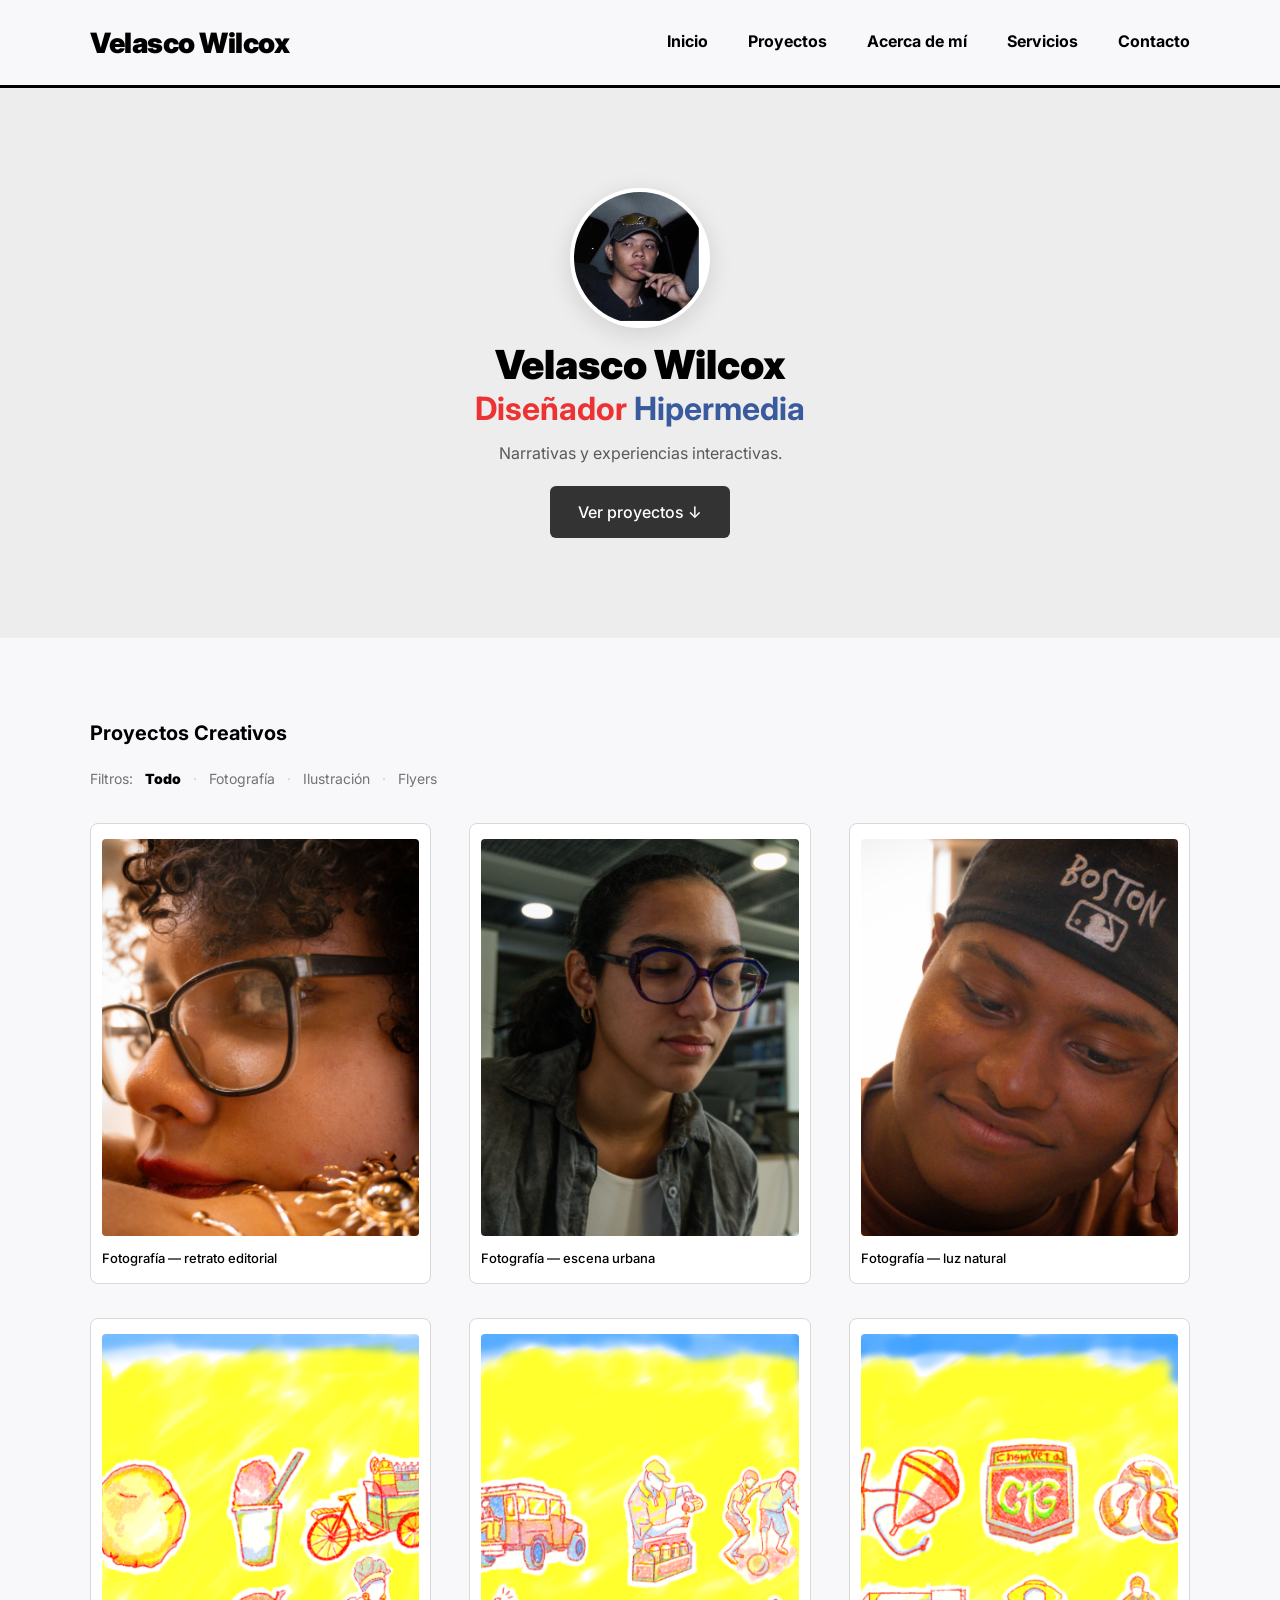
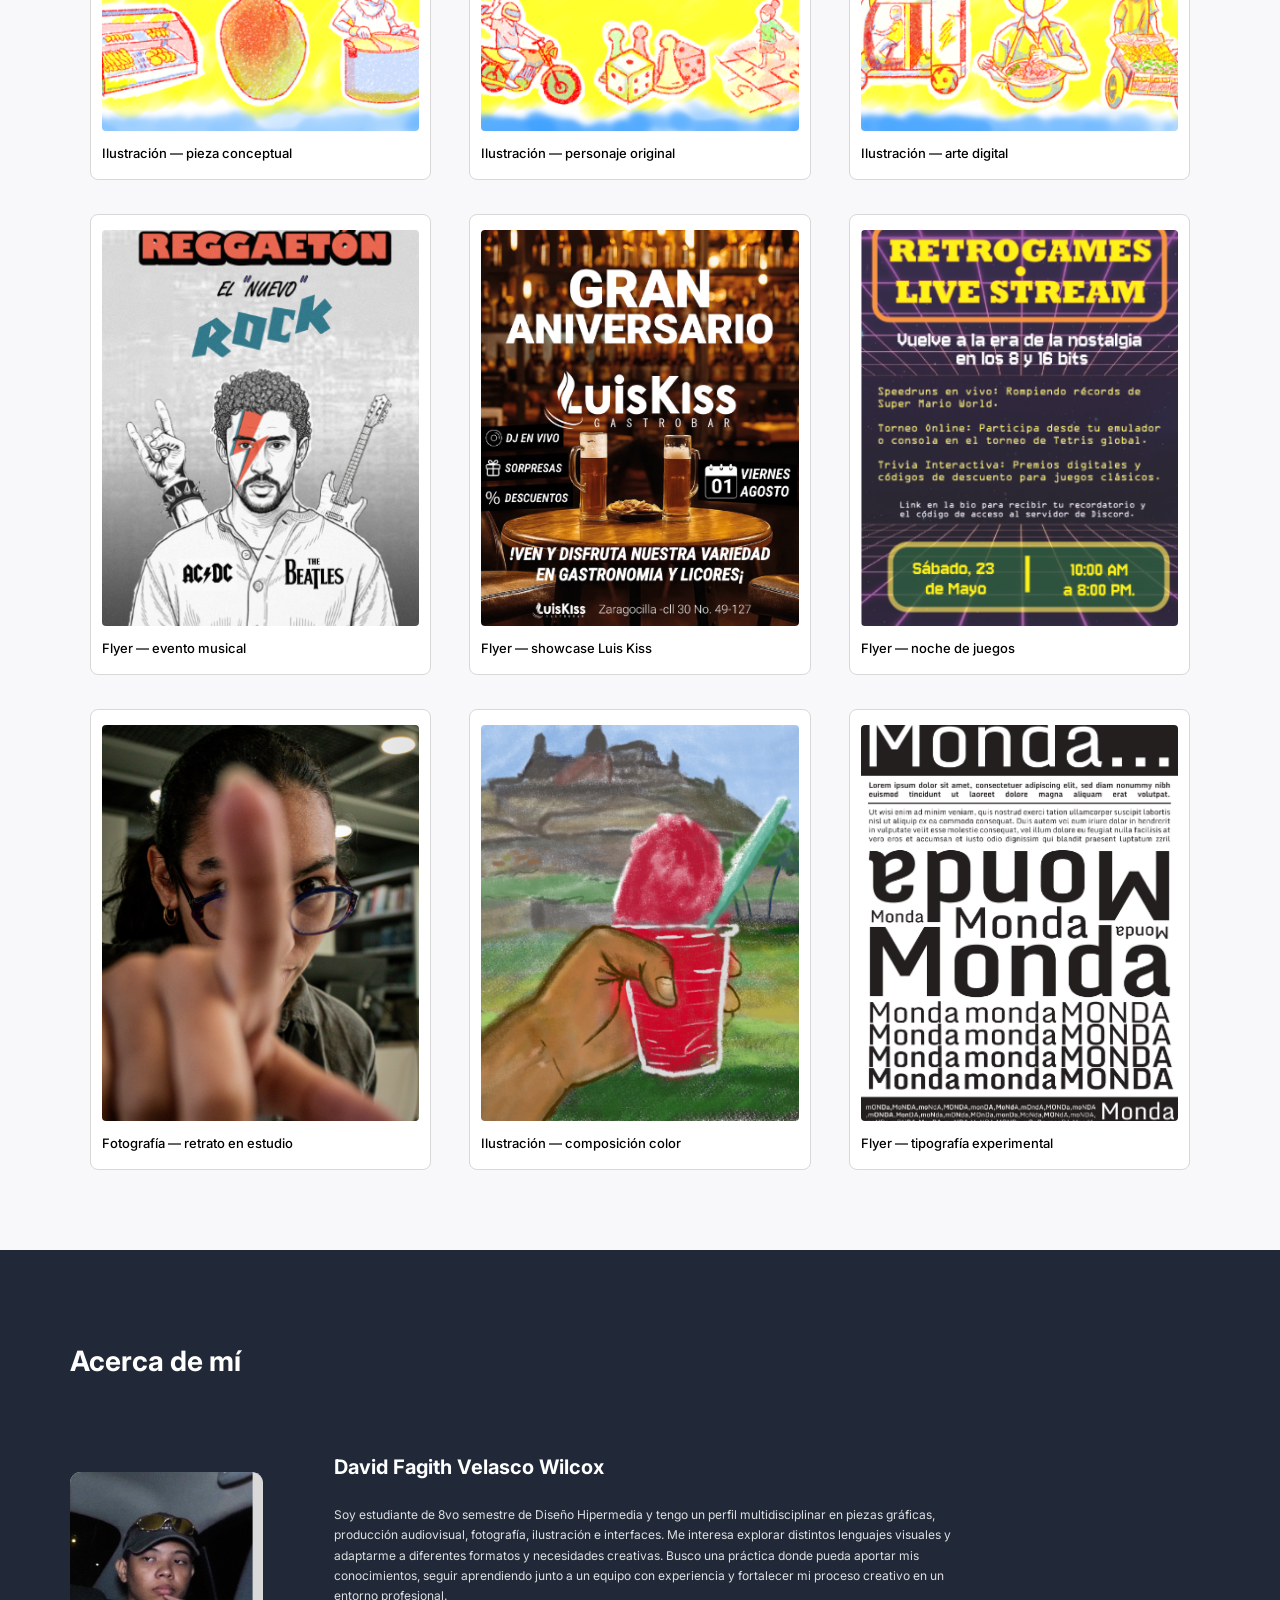
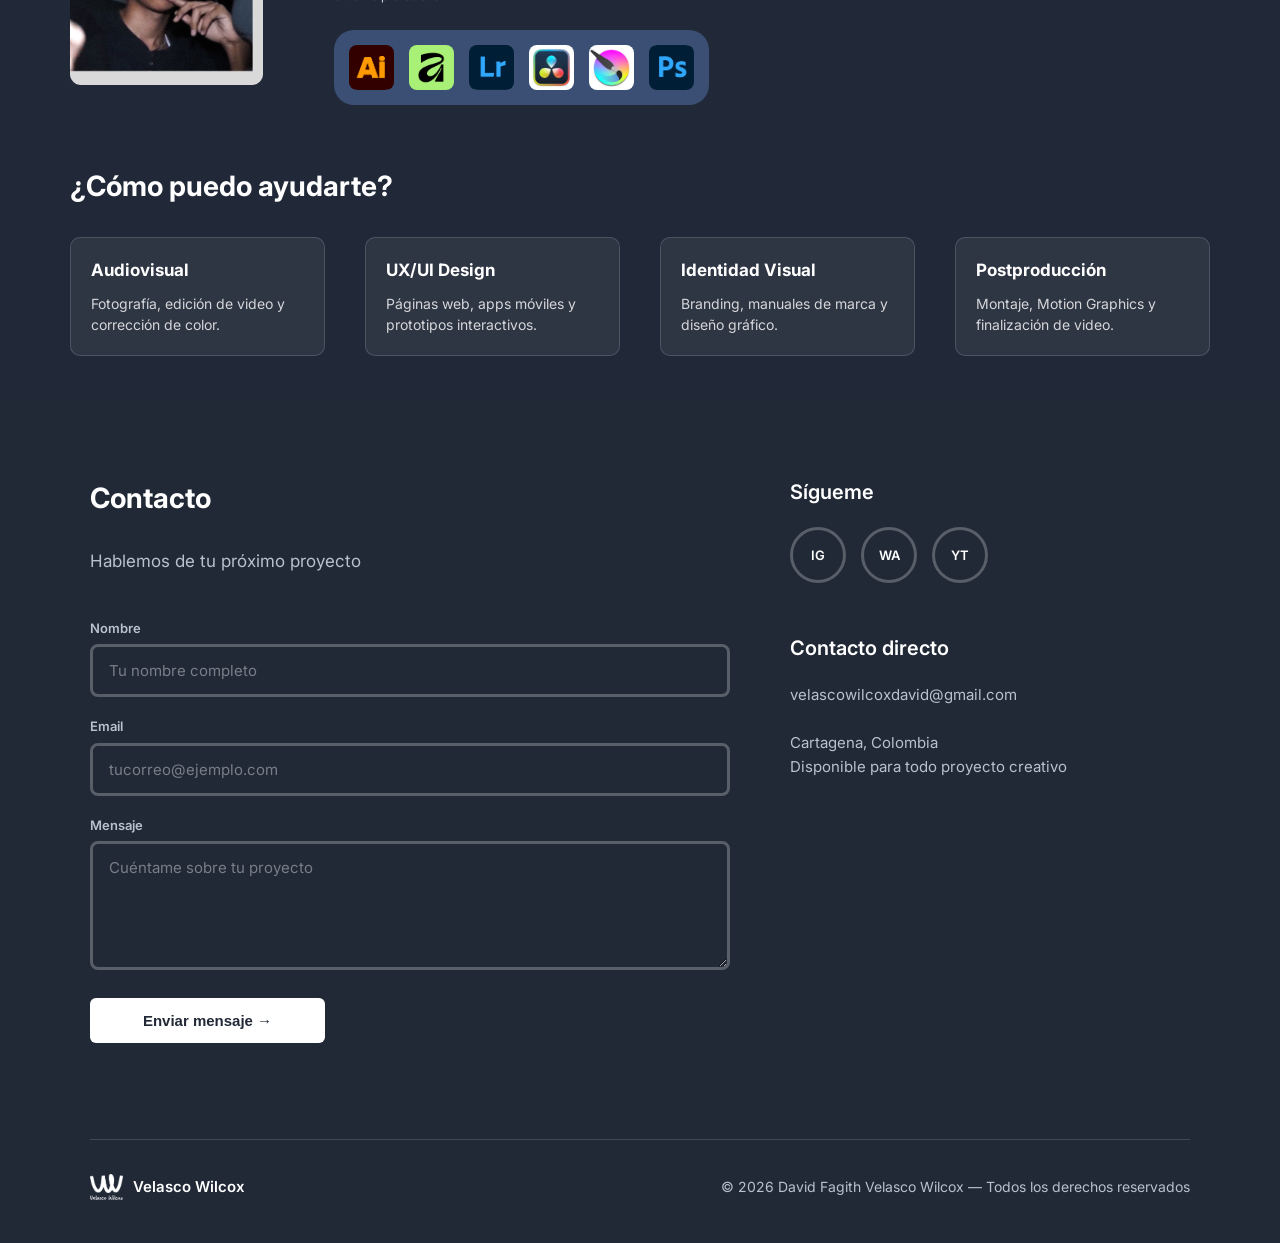
==== index.html @ 25752615 "Add files via upload" ====
<!DOCTYPE html>
<html lang="es">
<head>
  <meta charset="UTF-8">
  <meta name="viewport" content="width=device-width, initial-scale=1.0">
  <meta name="description" content="Portafolio de David Velasco Wilcox, diseñador hipermedia especializado en fotografía, ilustración, diseño gráfico, producción audiovisual y diseño de interfaces.">
  <title>Velasco Wilcox — Portafolio</title>
  <link rel="icon" type="image/png" href="img/logo.png">
  <link rel="preconnect" href="https://fonts.googleapis.com">
  <link href="https://fonts.googleapis.com/css2?family=Inter:wght@400;500;600;700;900&display=swap" rel="stylesheet">
  <link rel="stylesheet" href="style.css">

  <!-- Google tag (gtag.js) -->
  <script async src="https://www.googletagmanager.com/gtag/js?id=G-W8XEVS3ZLW"></script>
  <script>
    window.dataLayer = window.dataLayer || [];
    function gtag(){dataLayer.push(arguments);}
    gtag('js', new Date());
    gtag('config', 'G-W8XEVS3ZLW');
  </script>
</head>
<body>

  <!-- 01 - Header / Nav -->
  <header class="nav" id="top">
    <div class="nav-inner">
      <a href="#top" class="nav-logo">Velasco Wilcox</a>
      <nav class="nav-links" aria-label="Navegación principal">
        <a href="#top" class="nav-link">Inicio</a>
        <a href="#proyectos" class="nav-link">Proyectos</a>
        <a href="#acerca-de-mi" class="nav-link">Acerca de mí</a>
        <a href="#servicios" class="nav-link">Servicios</a>
        <a href="#contacto" class="nav-link">Contacto</a>
      </nav>
      <button class="nav-toggle" aria-label="Abrir menú" aria-expanded="false">
        <span></span><span></span><span></span>
      </button>
    </div>
  </header>

  <!-- 02 - Hero -->
  <section class="hero">
    <div class="hero-photo">
      <img src="img/foto-perfil.png" alt="Retrato de David Velasco Wilcox">
    </div>
    <h1 class="hero-title">
      Velasco Wilcox
      <span class="hero-subtitle">
        <span class="hero-red">Diseñador</span> <span class="hero-blue">Hipermedia</span>
      </span>
    </h1>
    <p class="hero-tagline">Narrativas y experiencias interactivas.</p>
    <a href="#proyectos" class="btn-primary">Ver proyectos ↓</a>
  </section>

  <!-- 03 - Proyectos Creativos -->
  <section class="proyectos" id="proyectos">
    <div class="proyectos-inner">
      <h2 class="section-title">Proyectos Creativos</h2>
      <div class="filtros" role="tablist" aria-label="Filtrar proyectos por categoría">
        <span class="filtros-label">Filtros:</span>
        <button class="filtro is-active" data-filter="todo" role="tab" aria-selected="true">Todo</button>
        <span class="filtros-sep">·</span>
        <button class="filtro" data-filter="fotografia" role="tab" aria-selected="false">Fotografía</button>
        <span class="filtros-sep">·</span>
        <button class="filtro" data-filter="ilustracion" role="tab" aria-selected="false">Ilustración</button>
        <span class="filtros-sep">·</span>
        <button class="filtro" data-filter="flyers" role="tab" aria-selected="false">Flyers</button>
      </div>

      <div class="grid" id="grid-proyectos">

        <a class="card" data-category="fotografia" data-caption="Fotografía — retrato editorial" href="#" tabindex="0">
          <div class="card-img"><img src="img/foto-01.png" alt="Fotografía — retrato editorial" loading="lazy"></div>
          <p class="card-caption">Fotografía — retrato editorial</p>
        </a>
        <a class="card" data-category="fotografia" data-caption="Fotografía — escena urbana" href="#" tabindex="0">
          <div class="card-img"><img src="img/foto-02.png" alt="Fotografía — escena urbana" loading="lazy"></div>
          <p class="card-caption">Fotografía — escena urbana</p>
        </a>
        <a class="card" data-category="fotografia" data-caption="Fotografía — luz natural" href="#" tabindex="0">
          <div class="card-img"><img src="img/foto-03.png" alt="Fotografía — luz natural" loading="lazy"></div>
          <p class="card-caption">Fotografía — luz natural</p>
        </a>
        <a class="card" data-category="ilustracion" data-caption="Ilustración — pieza conceptual" href="#" tabindex="0">
          <div class="card-img"><img src="img/ilus-01.png" alt="Ilustración — pieza conceptual" loading="lazy"></div>
          <p class="card-caption">Ilustración — pieza conceptual</p>
        </a>
        <a class="card" data-category="ilustracion" data-caption="Ilustración — personaje original" href="#" tabindex="0">
          <div class="card-img"><img src="img/ilus-02.png" alt="Ilustración — personaje original" loading="lazy"></div>
          <p class="card-caption">Ilustración — personaje original</p>
        </a>
        <a class="card" data-category="ilustracion" data-caption="Ilustración — arte digital" href="#" tabindex="0">
          <div class="card-img"><img src="img/ilus-03.png" alt="Ilustración — arte digital" loading="lazy"></div>
          <p class="card-caption">Ilustración — arte digital</p>
        </a>
        <a class="card" data-category="flyers" data-caption="Flyer — evento musical" href="#" tabindex="0">
          <div class="card-img"><img src="img/flyer-01.png" alt="Flyer — evento musical" loading="lazy"></div>
          <p class="card-caption">Flyer — evento musical</p>
        </a>
        <a class="card" data-category="flyers" data-caption="Flyer — showcase Luis Kiss" href="#" tabindex="0">
          <div class="card-img"><img src="img/flyer-luiskiss.png" alt="Flyer — showcase Luis Kiss" loading="lazy"></div>
          <p class="card-caption">Flyer — showcase Luis Kiss</p>
        </a>
        <a class="card" data-category="flyers" data-caption="Flyer — noche de juegos" href="#" tabindex="0">
          <div class="card-img"><img src="img/flyer-game.png" alt="Flyer — noche de juegos" loading="lazy"></div>
          <p class="card-caption">Flyer — noche de juegos</p>
        </a>
        <a class="card" data-category="fotografia" data-caption="Fotografía — retrato en estudio" href="#" tabindex="0">
          <div class="card-img"><img src="img/foto-04.png" alt="Fotografía — retrato en estudio" loading="lazy"></div>
          <p class="card-caption">Fotografía — retrato en estudio</p>
        </a>
        <a class="card" data-category="ilustracion" data-caption="Ilustración — composición color" href="#" tabindex="0">
          <div class="card-img"><img src="img/ilus-04.png" alt="Ilustración — composición color" loading="lazy"></div>
          <p class="card-caption">Ilustración — composición color</p>
        </a>
        <a class="card" data-category="flyers" data-caption="Flyer — tipografía experimental" href="#" tabindex="0">
          <div class="card-img"><img src="img/flyer-font.png" alt="Flyer — tipografía experimental" loading="lazy"></div>
          <p class="card-caption">Flyer — tipografía experimental</p>
        </a>
      </div>
    </div>
  </section>

  <!-- 04 - Acerca de mí + Servicios (mismo fondo) -->
  <section class="acerca" id="acerca-de-mi">
    <div class="acerca-inner">
      <h2 class="section-title light">Acerca de mí</h2>
      <div class="acerca-content">
        <div class="acerca-photo">
          <img src="img/foto-perfil.png" alt="David Velasco Wilcox">
        </div>
        <div class="acerca-text">
          <p class="acerca-nombre">David Fagith Velasco Wilcox</p>
          <p class="acerca-bio">
            Soy estudiante de 8vo semestre de Diseño Hipermedia y tengo un perfil multidisciplinar en piezas
            gráficas, producción audiovisual, fotografía, ilustración e interfaces. Me interesa explorar
            distintos lenguajes visuales y adaptarme a diferentes formatos y necesidades creativas. Busco una
            práctica donde pueda aportar mis conocimientos, seguir aprendiendo junto a un equipo con experiencia
            y fortalecer mi proceso creativo en un entorno profesional.
          </p>
          <div class="software-row">
            <img src="img/icono-ai.png" alt="Adobe Illustrator" title="Adobe Illustrator">
            <img src="img/icono-affinity.png" alt="Affinity" title="Affinity">
            <img src="img/icono-lr.png" alt="Adobe Lightroom" title="Adobe Lightroom">
            <img src="img/icono-davinci.jpg" alt="DaVinci Resolve" title="DaVinci Resolve">
            <img src="img/icono-krita.jpg" alt="Krita" title="Krita">
            <img src="img/icono-photoshop.png" alt="Adobe Photoshop" title="Adobe Photoshop">
          </div>
        </div>
      </div>

      <h2 class="section-title light" id="servicios">¿Cómo puedo ayudarte?</h2>
      <div class="servicios-grid">
        <div class="servicio-card">
          <h3>Audiovisual</h3>
          <p>Fotografía, edición de video y corrección de color.</p>
        </div>
        <div class="servicio-card">
          <h3>UX/UI Design</h3>
          <p>Páginas web, apps móviles y prototipos interactivos.</p>
        </div>
        <div class="servicio-card">
          <h3>Identidad Visual</h3>
          <p>Branding, manuales de marca y diseño gráfico.</p>
        </div>
        <div class="servicio-card">
          <h3>Postproducción</h3>
          <p>Montaje, Motion Graphics y finalización de video.</p>
        </div>
      </div>
    </div>
  </section>

  <!-- 05 - Contacto + Footer -->
  <section class="contacto" id="contacto">
    <div class="contacto-inner">
      <div class="contacto-grid">
        <div class="contacto-form-col">
          <h2 class="section-title light">Contacto</h2>
          <p class="contacto-sub">Hablemos de tu próximo proyecto</p>

          <form class="contact-form" action="https://formspree.io/f/mnjwbwwd" method="POST" id="contactForm">
            <label for="nombre">Nombre</label>
            <input type="text" id="nombre" name="nombre" placeholder="Tu nombre completo" required>

            <label for="email">Email</label>
            <input type="email" id="email" name="email" placeholder="tucorreo@ejemplo.com" required>

            <label for="mensaje">Mensaje</label>
            <textarea id="mensaje" name="mensaje" rows="5" placeholder="Cuéntame sobre tu proyecto" required></textarea>

            <button type="submit" class="btn-light">Enviar mensaje →</button>
            <p class="form-status" id="formStatus" role="status" aria-live="polite"></p>
          </form>
        </div>

        <div class="contacto-info-col">
          <h3 class="contacto-heading">Sígueme</h3>
          <div class="social-icons">
            <a href="https://www.instagram.com/david_vw/" target="_blank" rel="noopener" class="icon-circle" aria-label="Instagram">IG</a>
            <a href="https://wa.me/3135183989" target="_blank" rel="noopener" class="icon-circle" aria-label="WhatsApp">WA</a>
            <a href="#" class="icon-circle" aria-label="YouTube">YT</a>
          </div>

          <h3 class="contacto-heading">Contacto directo</h3>
          <p class="contacto-directo">
            velascowilcoxdavid@gmail.com<br><br>
            Cartagena, Colombia<br>
            Disponible para todo proyecto creativo
          </p>
        </div>
      </div>

      <hr class="divider">

      <div class="footer-row">
        <div class="footer-brand">
          <img src="img/logo.png" alt="Logo Velasco Wilcox">
          <span>Velasco Wilcox</span>
        </div>
        <p class="footer-copy">© 2026 David Fagith Velasco Wilcox — Todos los derechos reservados</p>
      </div>
    </div>
  </section>

  <!-- Modal de proyecto -->
  <div class="modal-overlay" id="modalOverlay">
    <div class="modal" role="dialog" aria-modal="true" aria-labelledby="modalCaption">
      <button class="modal-close" id="modalClose" aria-label="Cerrar">×</button>
      <div class="modal-media">
        <img id="modalImg" src="" alt="">
      </div>
      <div class="modal-body">
        <div class="modal-header">
          <div class="modal-avatar">
            <img src="img/foto-perfil.png" alt="Velasco Wilcox">
          </div>
          <div class="modal-user">
            <strong>velasco_wilcox</strong>
            <span>Portafolio</span>
          </div>
        </div>
        <div class="modal-actions">
          <span>♡</span><span>💬</span><span>↗</span>
        </div>
        <p class="modal-caption" id="modalCaption"></p>
      </div>
    </div>
  </div>

  <script src="script.js"></script>
</body>
</html>
---- style.css ----
:root {
  --rojo: #ec3232;
  --azul: #395a9d;
  --negro: #000000;
  --gris-texto: #595959;
  --hero-bg: #ededed;
  --proyectos-bg: #f8f8fa;
  --dark-bg: #212938;
  --dark-bg-2: #212937;
  --blanco: #ffffff;
}

* { margin: 0; padding: 0; box-sizing: border-box; }

body {
  font-family: 'Inter', sans-serif;
  color: var(--negro);
  line-height: 1.5;
  scroll-behavior: smooth;
  -webkit-font-smoothing: antialiased;
}

img { display: block; max-width: 100%; }

a { text-decoration: none; color: inherit; }

/* ---------- 01 Header / Nav ---------- */
.nav {
  background: var(--proyectos-bg);
  border-bottom: 3px solid var(--negro);
  position: sticky;
  top: 0;
  z-index: 1000;
}

.nav-inner {
  max-width: 1400px;
  margin: 0 auto;
  padding: 22px 90px 21px;
  display: flex;
  align-items: center;
  justify-content: space-between;
}

.nav-logo {
  font-weight: 900;
  font-size: 28px;
  color: var(--negro);
  letter-spacing: -0.5px;
  transition: color 0.25s ease;
}

.nav-logo:hover { color: var(--rojo); }

.nav-links {
  display: flex;
  align-items: center;
  gap: 40px;
}

.nav-link {
  position: relative;
  font-weight: 700;
  font-size: 16px;
  color: var(--negro);
  padding-bottom: 4px;
  transition: color 0.25s ease;
}

.nav-link::after {
  content: "";
  position: absolute;
  left: 0;
  bottom: -2px;
  width: 100%;
  height: 2px;
  background: var(--azul);
  transform: scaleX(0);
  transform-origin: right;
  transition: transform 0.3s ease;
}

.nav-link:hover { color: var(--azul); }
.nav-link:hover::after { transform: scaleX(1); transform-origin: left; }

.nav-toggle {
  display: none;
  flex-direction: column;
  gap: 5px;
  background: none;
  border: none;
  cursor: pointer;
  padding: 4px;
}

.nav-toggle span {
  width: 26px;
  height: 3px;
  background: var(--negro);
  border-radius: 2px;
}

/* ---------- 02 Hero ---------- */
.hero {
  background: var(--hero-bg);
  min-height: 498px;
  display: flex;
  flex-direction: column;
  align-items: center;
  justify-content: center;
  gap: 15px;
  padding: 100px 20px;
  text-align: center;
}

.hero-photo {
  width: 140px;
  height: 140px;
  border-radius: 70px;
  overflow: hidden;
  background: var(--blanco);
  border: 4px solid var(--blanco);
  box-shadow: 0 6px 24px rgba(0,0,0,0.12);
}

.hero-photo img { width: 100%; height: 100%; object-fit: cover; }

.hero-title {
  font-weight: 900;
  font-size: 40px;
  color: var(--negro);
  line-height: 1.1;
}

.hero-subtitle {
  display: block;
  font-weight: 700;
  font-size: 32px;
  margin-top: 4px;
}

.hero-red { color: var(--rojo); }
.hero-blue { color: var(--azul); }

.hero-tagline {
  color: var(--gris-texto);
  font-size: 16px;
  font-weight: 400;
}

.btn-primary {
  display: inline-block;
  background: #333333;
  color: var(--blanco);
  font-weight: 500;
  font-size: 16px;
  padding: 14px 28px;
  border-radius: 6px;
  margin-top: 6px;
  transition: background 0.25s ease, transform 0.2s ease;
}

.btn-primary:hover { background: var(--negro); transform: translateY(-2px); }

/* ---------- 03 Proyectos Creativos ---------- */
.proyectos {
  background: var(--proyectos-bg);
  padding: 80px 90px;
}

.proyectos-inner { max-width: 1400px; margin: 0 auto; }

.section-title {
  font-weight: 700;
  font-size: 20px;
  color: var(--negro);
  margin-bottom: 20px;
}

.section-title.light { color: var(--blanco); font-size: 28px; margin-bottom: 30px; }

.filtros {
  font-size: 14px;
  color: #737373;
  margin-bottom: 34px;
  display: flex;
  align-items: center;
  gap: 8px;
  flex-wrap: wrap;
}

.filtro {
  background: none;
  border: none;
  font-family: inherit;
  font-size: 14px;
  color: #737373;
  cursor: pointer;
  padding: 2px 4px;
  transition: color 0.2s ease;
}

.filtro:hover { color: var(--negro); }

.filtro.is-active {
  color: var(--negro);
  font-weight: 900;
}

.filtros-sep { color: #cccccc; }

.grid {
  display: grid;
  grid-template-columns: repeat(3, 1fr);
  gap: 34px 38px;
}

.card {
  background: var(--blanco);
  border: 1px solid #d8d8d8;
  border-radius: 8px;
  padding: 15px 11px;
  display: flex;
  flex-direction: column;
  gap: 13px;
  cursor: pointer;
  transition: transform 0.25s ease, box-shadow 0.25s ease;
}

.card:hover {
  transform: translateY(-4px);
  box-shadow: 0 10px 24px rgba(0,0,0,0.1);
  border-color: #b8b8b8;
}

.card-img {
  aspect-ratio: 4 / 5;
  border-radius: 4px;
  overflow: hidden;
  background: #eeeeee;
}

.card-img img { width: 100%; height: 100%; object-fit: cover; }

.card-caption {
  font-size: 13px;
  font-weight: 500;
  color: var(--negro);
}

.card.is-hidden { display: none; }

/* ---------- 04 Acerca de mí + Servicios ---------- */
.acerca {
  background: var(--dark-bg);
  padding: 90px 70px 26px;
}

.acerca-inner { max-width: 1400px; margin: 0 auto; }

.acerca-content {
  display: flex;
  align-items: center;
  gap: 71px;
  padding: 40px 0 60px;
  flex-wrap: wrap;
}

.acerca-photo {
  width: 193px;
  height: 213px;
  border-radius: 11px;
  overflow: hidden;
  flex-shrink: 0;
  background: #d9d9d9;
}

.acerca-photo img { width: 100%; height: 100%; object-fit: cover; }

.acerca-text {
  flex: 1;
  min-width: 280px;
  display: flex;
  flex-direction: column;
  gap: 23px;
}

.acerca-nombre {
  font-weight: 700;
  font-size: 20px;
  color: var(--blanco);
}

.acerca-bio {
  font-size: 12px;
  line-height: 1.7;
  color: rgba(255,255,255,0.85);
  max-width: 628px;
}

.software-row {
  display: flex;
  align-items: center;
  gap: 15px;
  background: #3a4f73;
  padding: 15px;
  border-radius: 20px;
  flex-wrap: wrap;
  width: fit-content;
}

.software-row img {
  width: 45px;
  height: 45px;
  border-radius: 8px;
  object-fit: cover;
  transition: transform 0.2s ease;
}

.software-row img:hover { transform: scale(1.1); }

.servicios-grid {
  display: grid;
  grid-template-columns: repeat(4, 1fr);
  gap: 40px;
  padding-bottom: 15px;
}

.servicio-card {
  background: rgba(255,255,255,0.06);
  border: 1px solid rgba(255,255,255,0.15);
  border-radius: 10px;
  padding: 20px;
  display: flex;
  flex-direction: column;
  gap: 10px;
  transition: background 0.25s ease, transform 0.25s ease;
}

.servicio-card:hover {
  background: rgba(255,255,255,0.1);
  transform: translateY(-4px);
}

.servicio-card h3 {
  font-weight: 700;
  font-size: 17px;
  color: var(--blanco);
}

.servicio-card p {
  font-weight: 400;
  font-size: 14px;
  color: rgba(255,255,255,0.8);
}

/* ---------- 05 Contacto + Footer ---------- */
.contacto {
  background: var(--dark-bg-2);
  padding: 80px 90px 40px;
}

.contacto-inner { max-width: 1400px; margin: 0 auto; }

.contacto-grid {
  display: grid;
  grid-template-columns: 1.6fr 1fr;
  gap: 60px;
}

.contacto-sub {
  color: #b8c2cc;
  font-size: 17px;
  margin-bottom: 30px;
}

.contact-form {
  display: flex;
  flex-direction: column;
  gap: 6px;
  max-width: 760px;
}

.contact-form label {
  color: #b8c2cc;
  font-weight: 600;
  font-size: 13px;
  margin-top: 14px;
}

.contact-form input,
.contact-form textarea {
  background: transparent;
  border: 3px solid rgba(255,255,255,0.25);
  border-radius: 8px;
  padding: 14px 16px;
  color: var(--blanco);
  font-family: inherit;
  font-size: 15px;
  transition: border-color 0.25s ease;
}

.contact-form input::placeholder,
.contact-form textarea::placeholder { color: rgba(255,255,255,0.4); }

.contact-form input:focus,
.contact-form textarea:focus {
  outline: none;
  border-color: var(--blanco);
}

.contact-form textarea { resize: vertical; min-height: 120px; }

.btn-light {
  margin-top: 22px;
  background: var(--blanco);
  color: var(--dark-bg-2);
  font-weight: 600;
  font-size: 15px;
  border: none;
  border-radius: 6px;
  padding: 14px 24px;
  width: 235px;
  cursor: pointer;
  transition: transform 0.2s ease, background 0.2s ease;
}

.btn-light:hover { background: #e8e8e8; transform: translateY(-2px); }

.form-status {
  margin-top: 12px;
  font-size: 13px;
  color: #b8c2cc;
  min-height: 18px;
}

.contacto-heading {
  color: var(--blanco);
  font-weight: 600;
  font-size: 20px;
  margin-bottom: 20px;
}

.contacto-info-col .contacto-heading:nth-of-type(2) { margin-top: 50px; }

.social-icons {
  display: flex;
  gap: 15px;
  margin-bottom: 10px;
}

.icon-circle {
  width: 56px;
  height: 56px;
  border-radius: 28px;
  border: 3px solid rgba(255,255,255,0.25);
  display: flex;
  align-items: center;
  justify-content: center;
  color: var(--blanco);
  font-weight: 600;
  font-size: 13px;
  transition: background 0.25s ease, border-color 0.25s ease, transform 0.2s ease;
}

.icon-circle:hover {
  background: var(--azul);
  border-color: var(--azul);
  transform: translateY(-3px);
}

.contacto-directo {
  color: #b8c2cc;
  font-size: 15px;
  line-height: 1.6;
  margin-top: 16px;
}

.divider {
  border: none;
  border-top: 1px solid rgba(255,255,255,0.15);
  margin: 60px 0 30px;
}

.footer-row {
  display: flex;
  align-items: center;
  justify-content: space-between;
  flex-wrap: wrap;
  gap: 16px;
}

.footer-brand {
  display: flex;
  align-items: center;
  gap: 10px;
}

.footer-brand img { width: 33px; height: 33px; object-fit: contain; }

.footer-brand span {
  color: var(--blanco);
  font-weight: 600;
  font-size: 15px;
}

.footer-copy {
  color: #b8c2cc;
  font-size: 14px;
}

/* ---------- Modal (tipo Instagram) ---------- */
.modal-overlay {
  position: fixed;
  inset: 0;
  background: rgba(0,0,0,0.75);
  display: none;
  align-items: center;
  justify-content: center;
  z-index: 2000;
  padding: 20px;
}

.modal-overlay.is-open { display: flex; }

.modal {
  background: var(--blanco);
  border-radius: 10px;
  overflow: hidden;
  max-width: 860px;
  width: 100%;
  max-height: 90vh;
  display: flex;
  position: relative;
}

.modal-close {
  position: absolute;
  top: 12px;
  right: 16px;
  background: rgba(0,0,0,0.5);
  color: var(--blanco);
  border: none;
  border-radius: 50%;
  width: 32px;
  height: 32px;
  font-size: 20px;
  line-height: 1;
  cursor: pointer;
  z-index: 2;
}

.modal-media {
  flex: 1.3;
  background: #000;
  display: flex;
  align-items: center;
  justify-content: center;
  min-width: 0;
}

.modal-media img { width: 100%; height: 100%; object-fit: contain; max-height: 90vh; }

.modal-body {
  flex: 1;
  display: flex;
  flex-direction: column;
  padding: 16px;
  min-width: 260px;
}

.modal-header {
  display: flex;
  align-items: center;
  gap: 10px;
  padding-bottom: 12px;
  border-bottom: 1px solid #eee;
}

.modal-avatar {
  width: 36px;
  height: 36px;
  border-radius: 50%;
  overflow: hidden;
}

.modal-avatar img { width: 100%; height: 100%; object-fit: cover; }

.modal-user { display: flex; flex-direction: column; line-height: 1.2; }
.modal-user strong { font-size: 14px; }
.modal-user span { font-size: 12px; color: #737373; }

.modal-actions {
  display: flex;
  gap: 14px;
  padding: 14px 0;
  font-size: 20px;
  border-bottom: 1px solid #eee;
}

.modal-caption {
  padding-top: 14px;
  font-size: 14px;
  color: var(--negro);
}

/* ---------- Responsive ---------- */
@media (max-width: 1024px) {
  .nav-inner { padding: 18px 32px; }
  .proyectos { padding: 60px 32px; }
  .acerca { padding: 70px 32px 26px; }
  .contacto { padding: 60px 32px 40px; }
  .grid { grid-template-columns: repeat(2, 1fr); }
  .servicios-grid { grid-template-columns: repeat(2, 1fr); }
  .contacto-grid { grid-template-columns: 1fr; }
  .acerca-content { gap: 32px; }
}

@media (max-width: 768px) {
  .nav-links {
    display: none;
    position: absolute;
    top: 100%;
    left: 0;
    right: 0;
    background: var(--proyectos-bg);
    flex-direction: column;
    align-items: flex-start;
    gap: 18px;
    padding: 24px 32px 28px;
    border-bottom: 3px solid var(--negro);
  }
  .nav-links.is-open { display: flex; }
  .nav-toggle { display: flex; }

  .hero-title { font-size: 32px; }
  .hero-subtitle { font-size: 24px; }
  .grid { grid-template-columns: 1fr 1fr; gap: 20px; }
  .acerca-content { flex-direction: column; align-items: flex-start; }
  .servicios-grid { grid-template-columns: 1fr; }
  .modal { flex-direction: column; max-height: 95vh; overflow-y: auto; }
  .modal-media img { max-height: 50vh; }
}

@media (max-width: 480px) {
  .grid { grid-template-columns: 1fr; }
  .hero { padding: 70px 20px; }
}
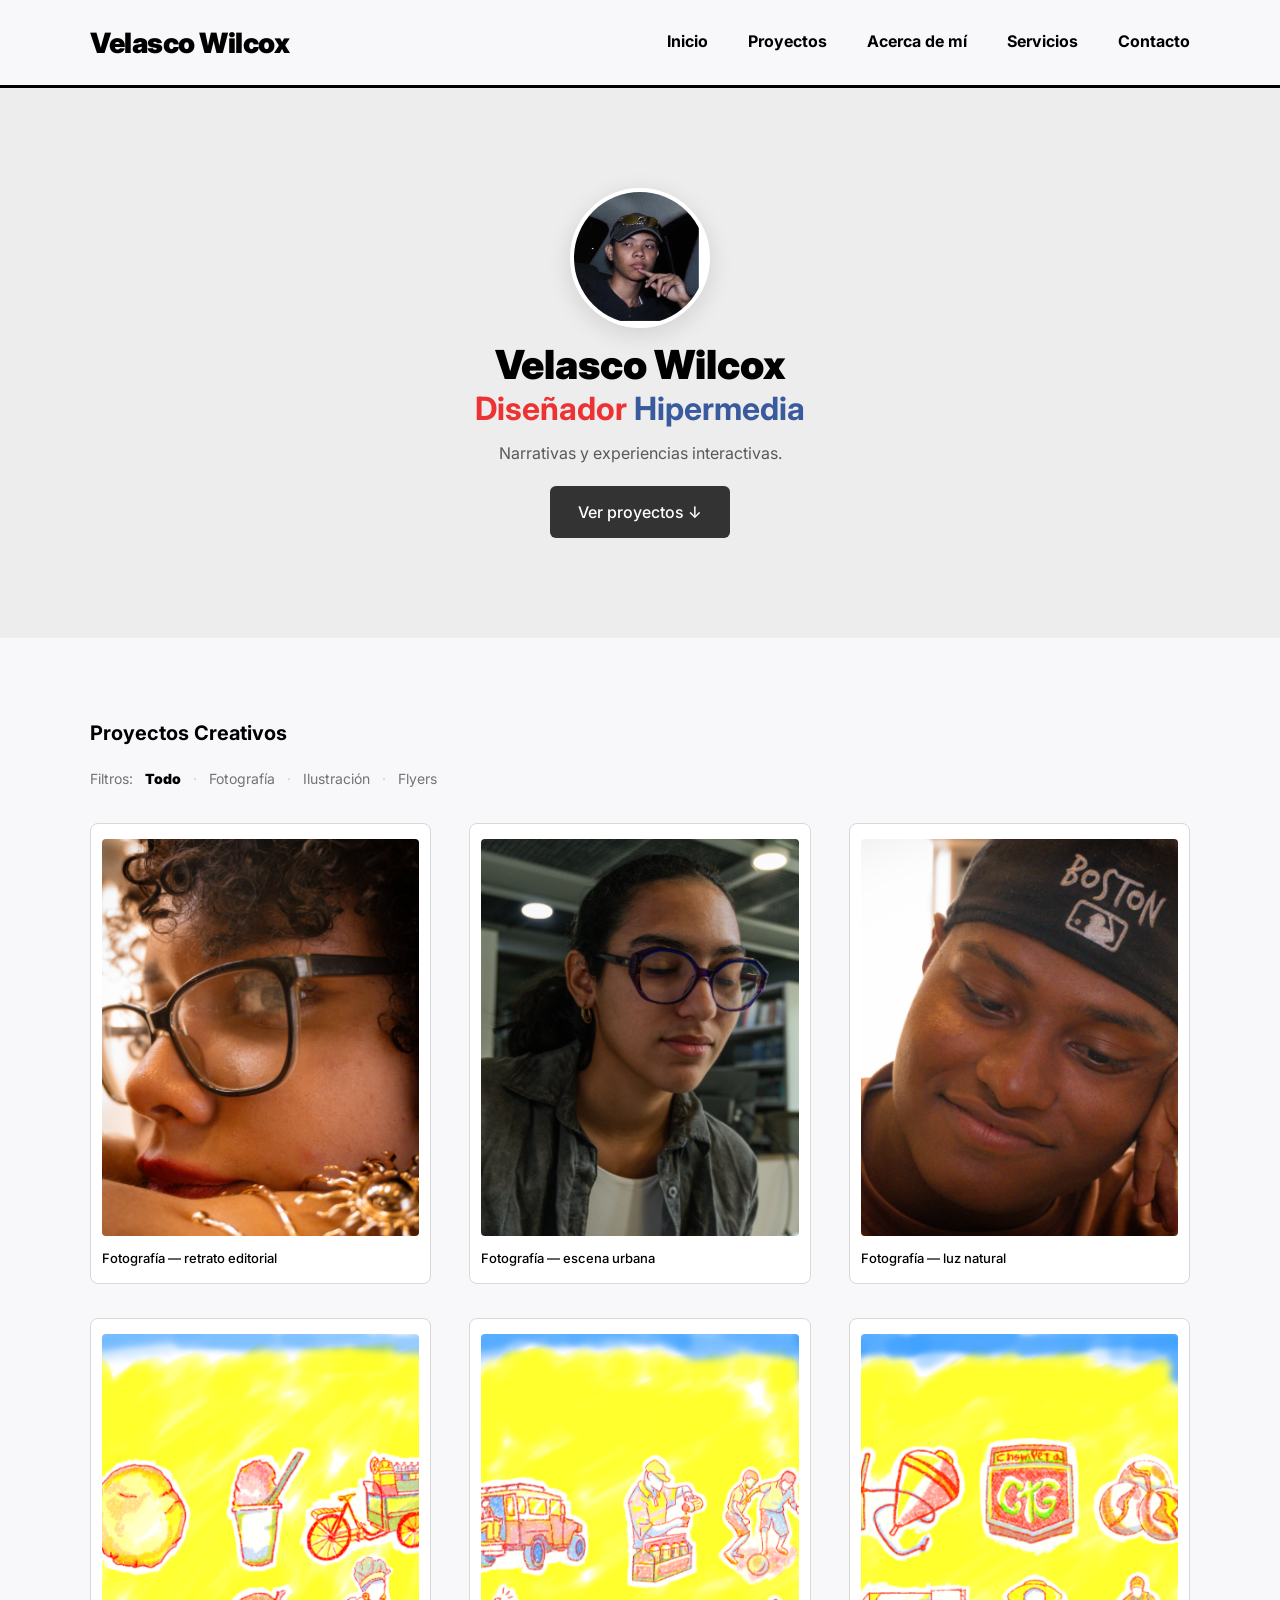
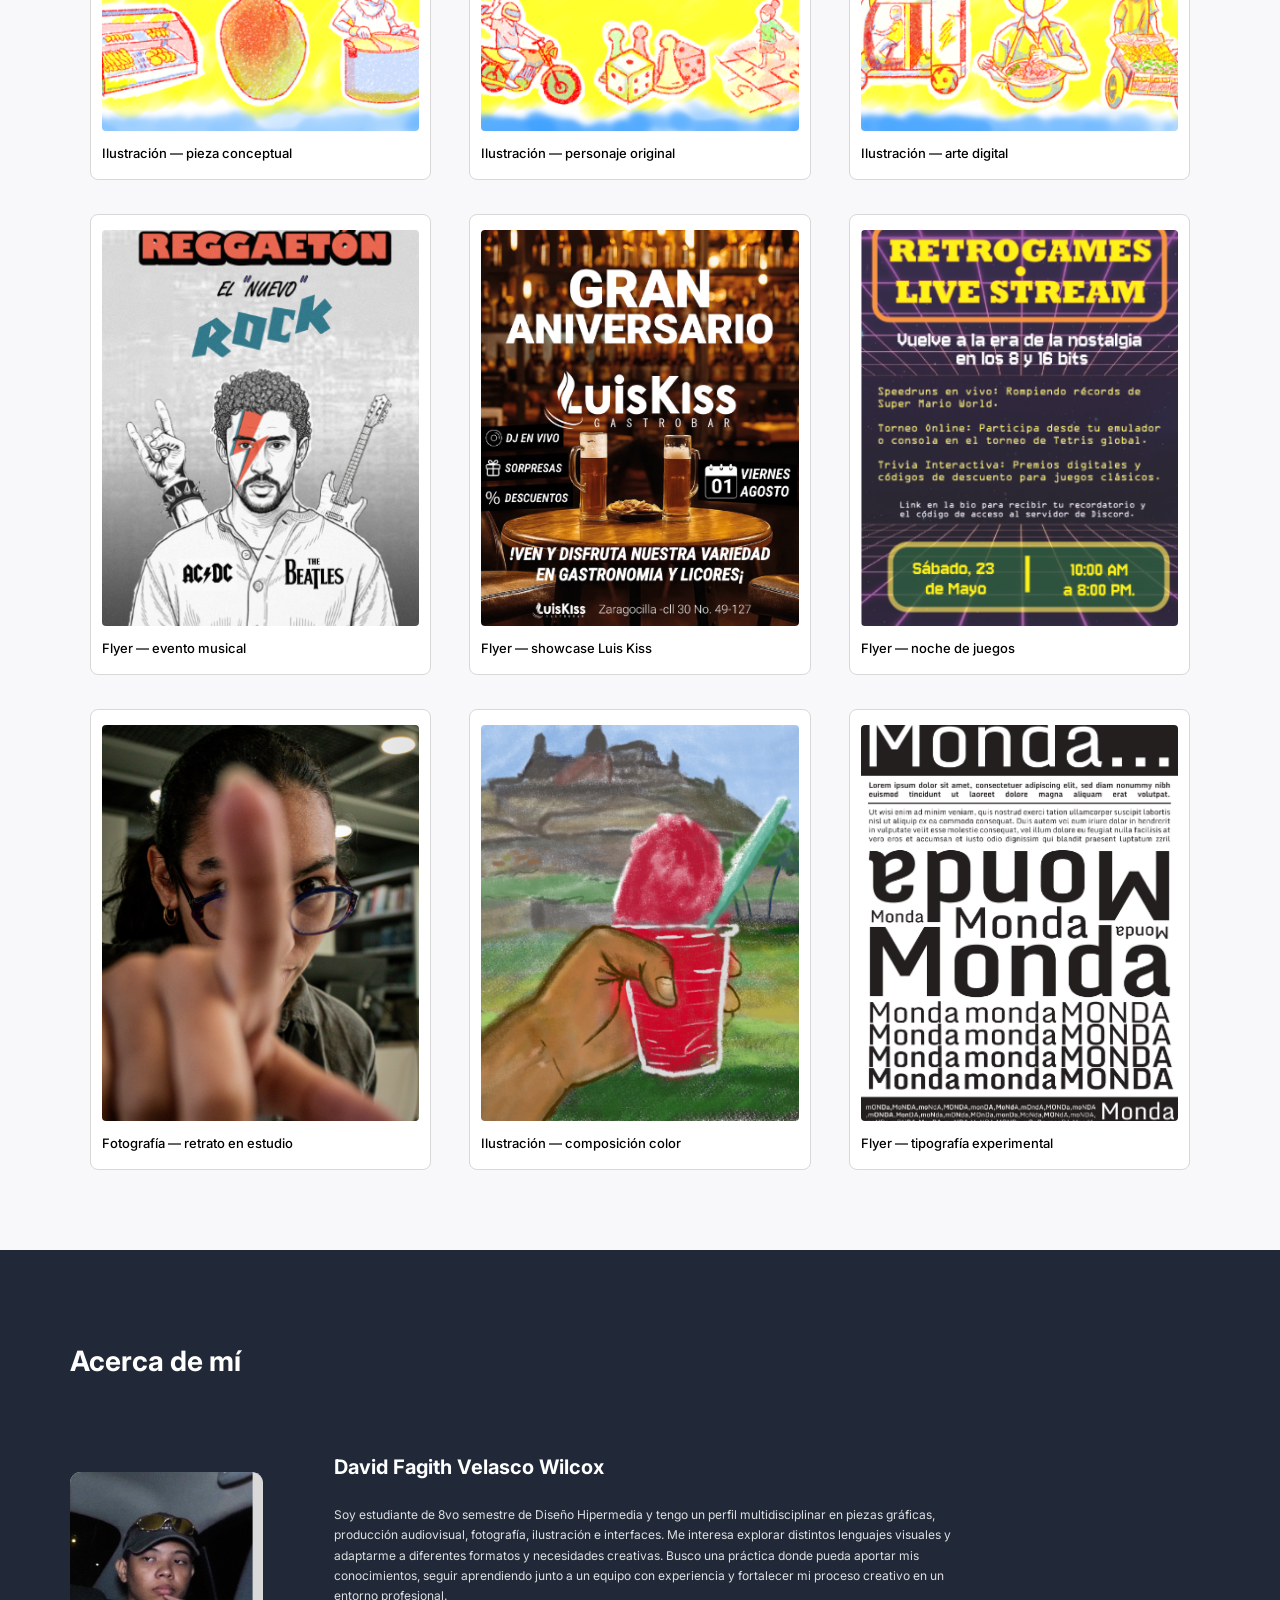
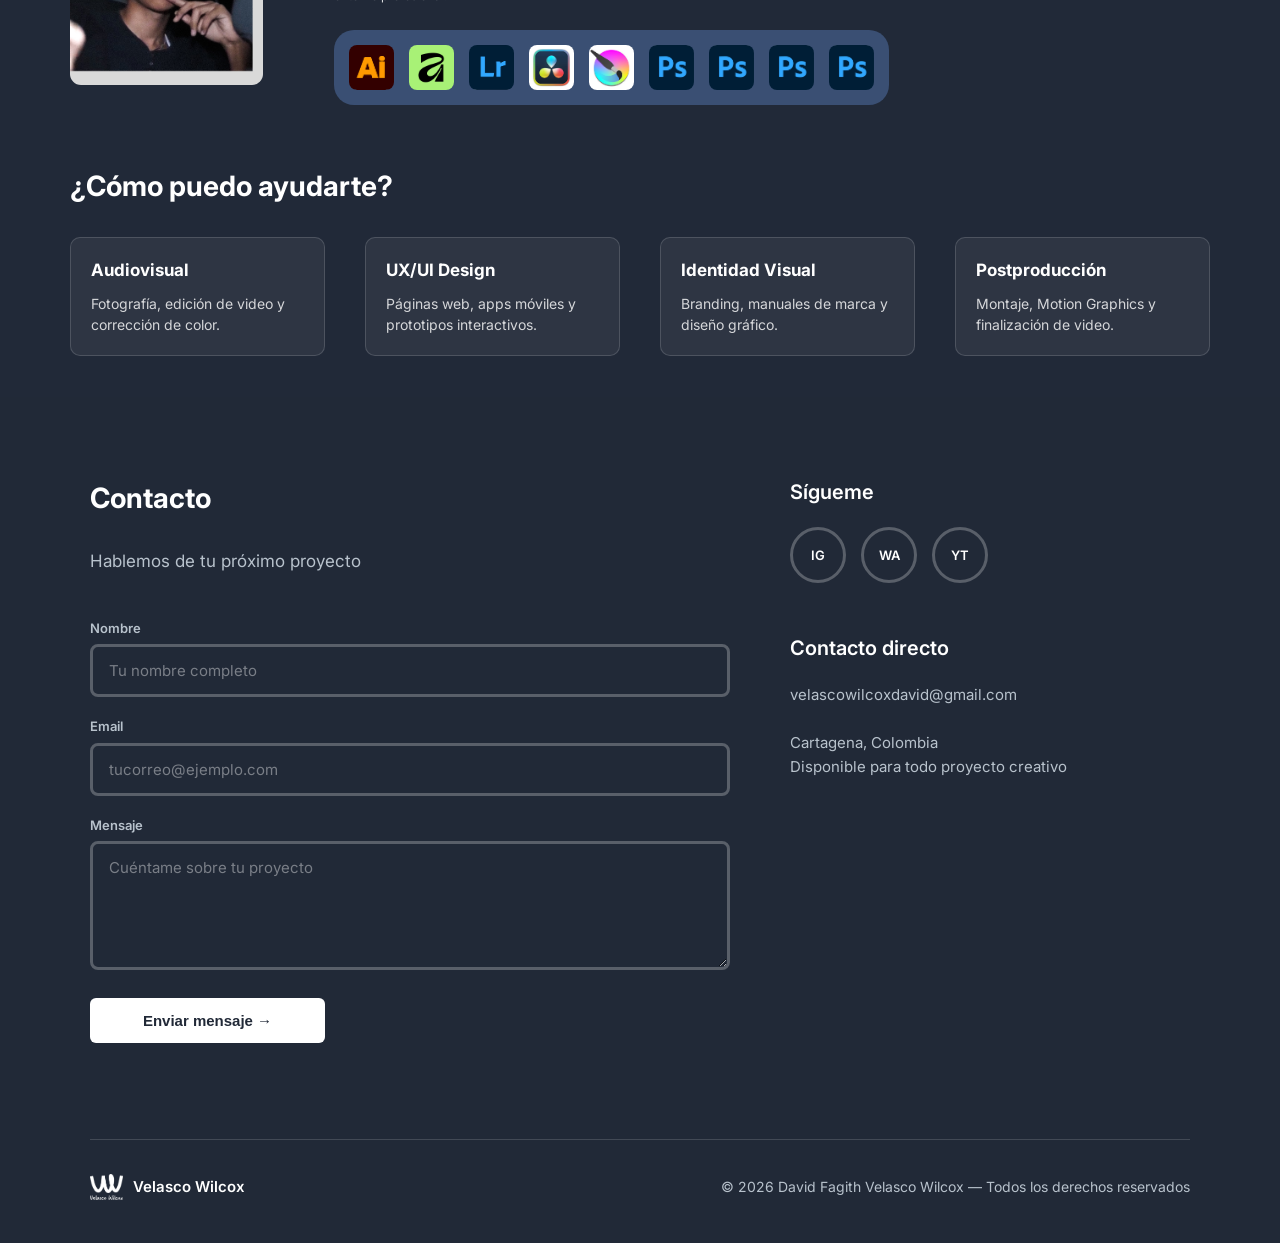
==== commit 9c19738e: "Update index.html" ====
--- a/index.html
+++ b/index.html
@@ -24,9 +24,9 @@
   <!-- 01 - Header / Nav -->
   <header class="nav" id="top">
     <div class="nav-inner">
-      <a href="#top" class="nav-logo">Velasco Wilcox</a>
+      <a href="#hero" class="nav-logo">Velasco Wilcox</a>
       <nav class="nav-links" aria-label="Navegación principal">
-        <a href="#top" class="nav-link">Inicio</a>
+        <a href="#hero" class="nav-link">Inicio</a>
         <a href="#proyectos" class="nav-link">Proyectos</a>
         <a href="#acerca-de-mi" class="nav-link">Acerca de mí</a>
         <a href="#servicios" class="nav-link">Servicios</a>
@@ -146,6 +146,9 @@
             <img src="img/icono-davinci.jpg" alt="DaVinci Resolve" title="DaVinci Resolve">
             <img src="img/icono-krita.jpg" alt="Krita" title="Krita">
             <img src="img/icono-photoshop.png" alt="Adobe Photoshop" title="Adobe Photoshop">
+            <img src="img/icono-photoshop.png" alt="Adobe Photoshop" title="Adobe Photoshop">
+            <img src="img/icono-photoshop.png" alt="Adobe Photoshop" title="Adobe Photoshop">
+            <img src="img/icono-photoshop.png" alt="Adobe Photoshop" title="Adobe Photoshop">
           </div>
         </div>
       </div>
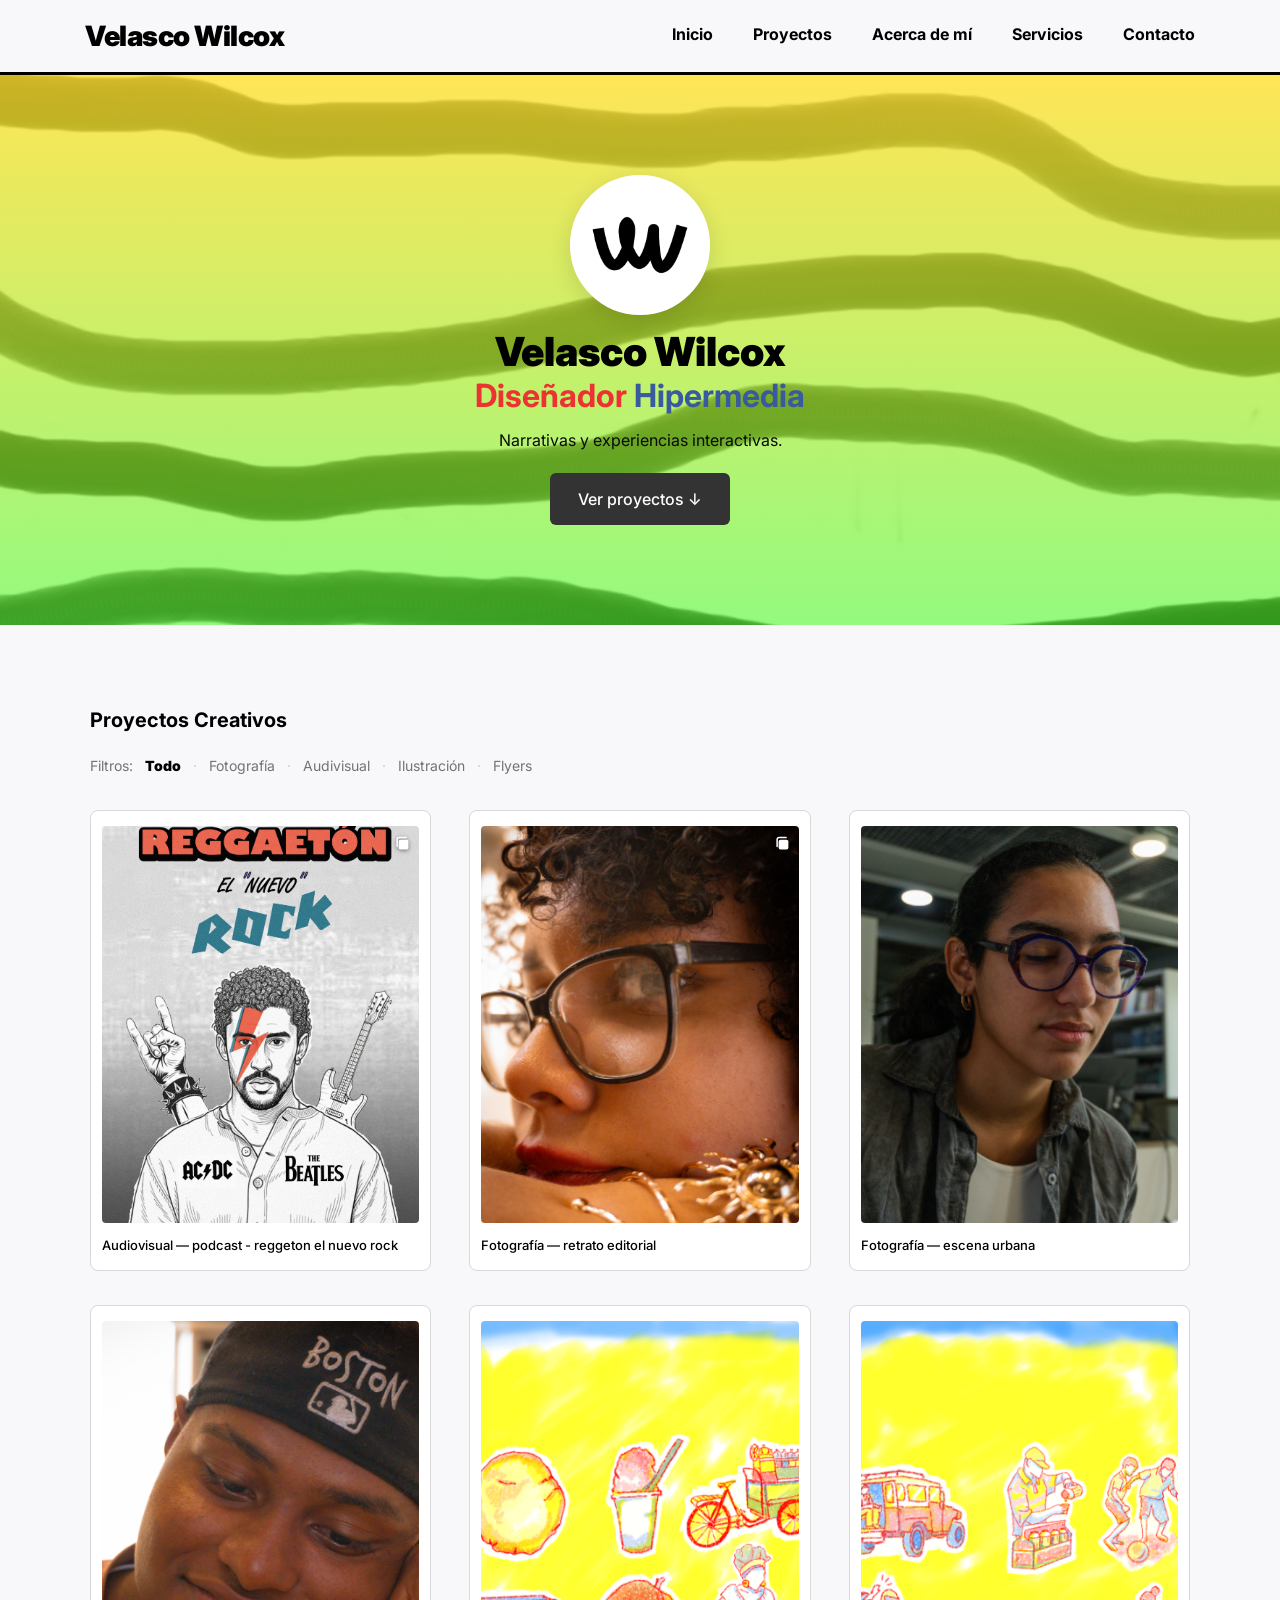
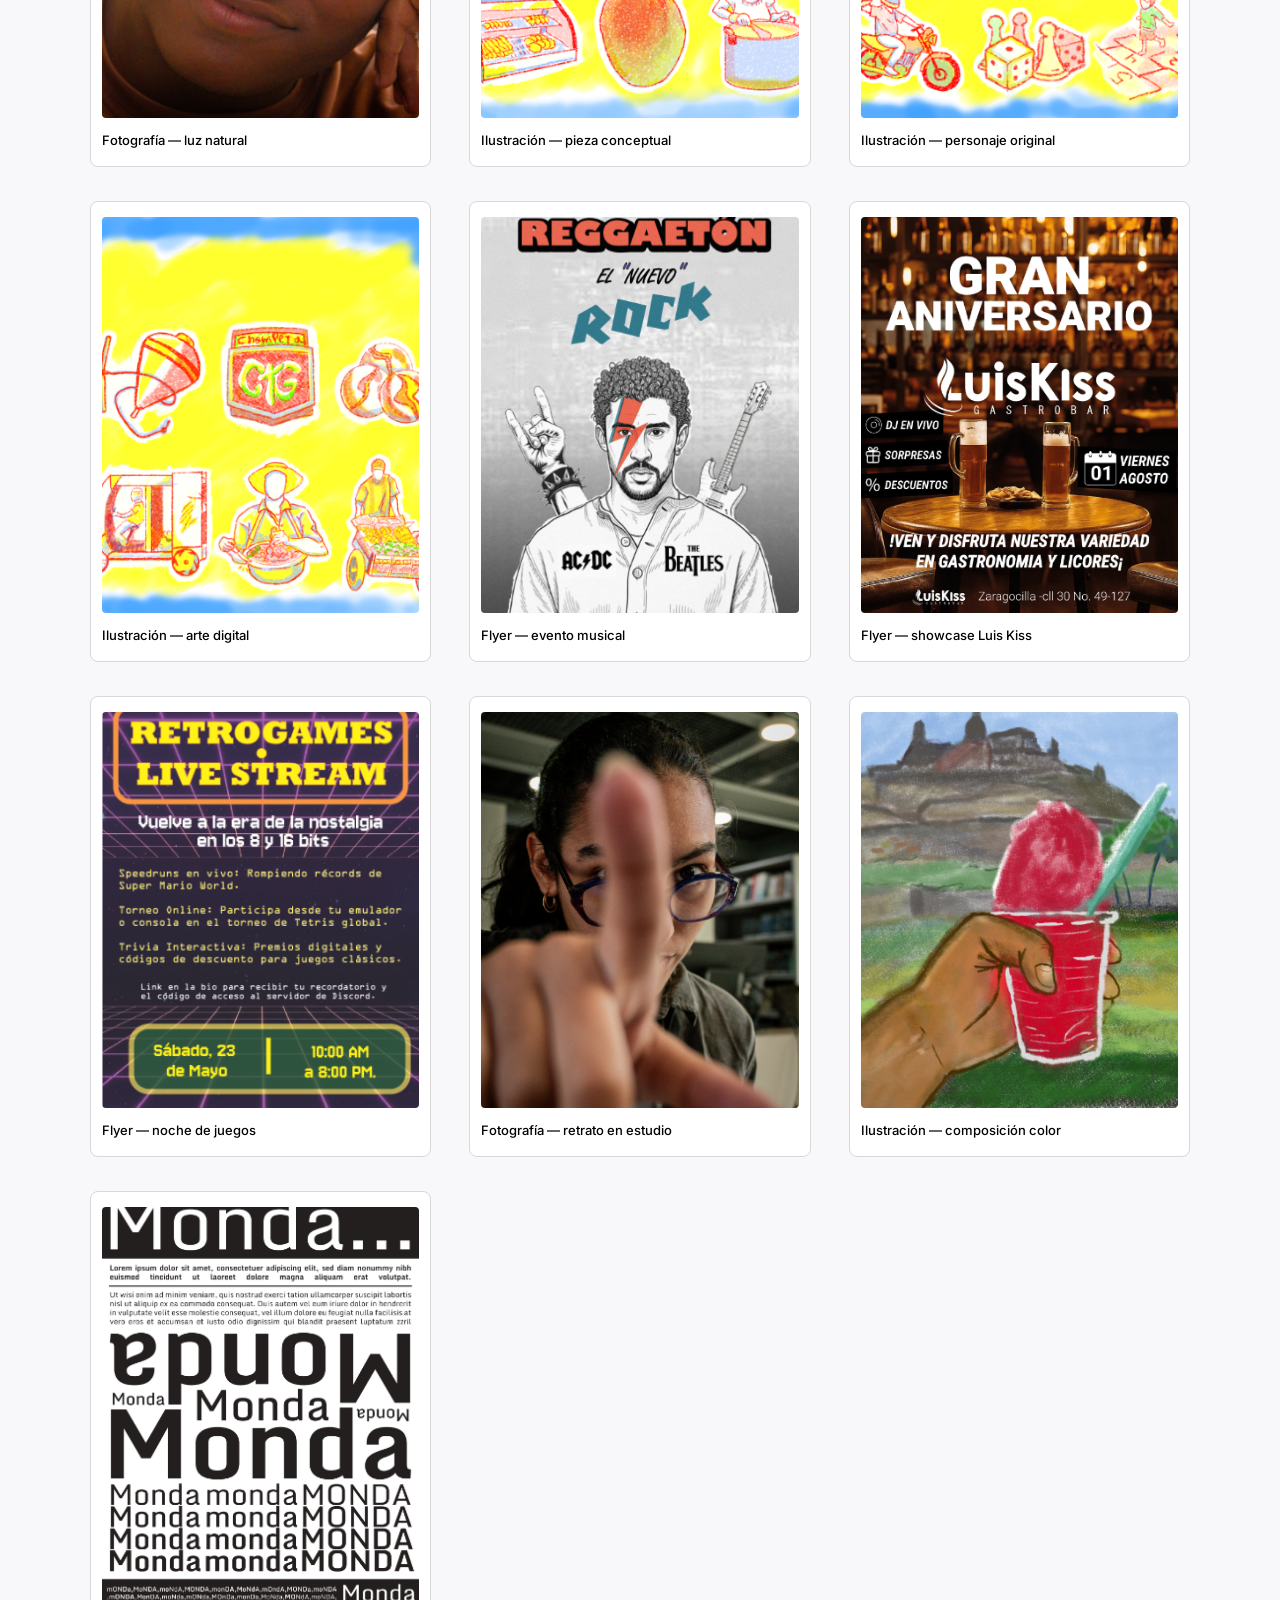
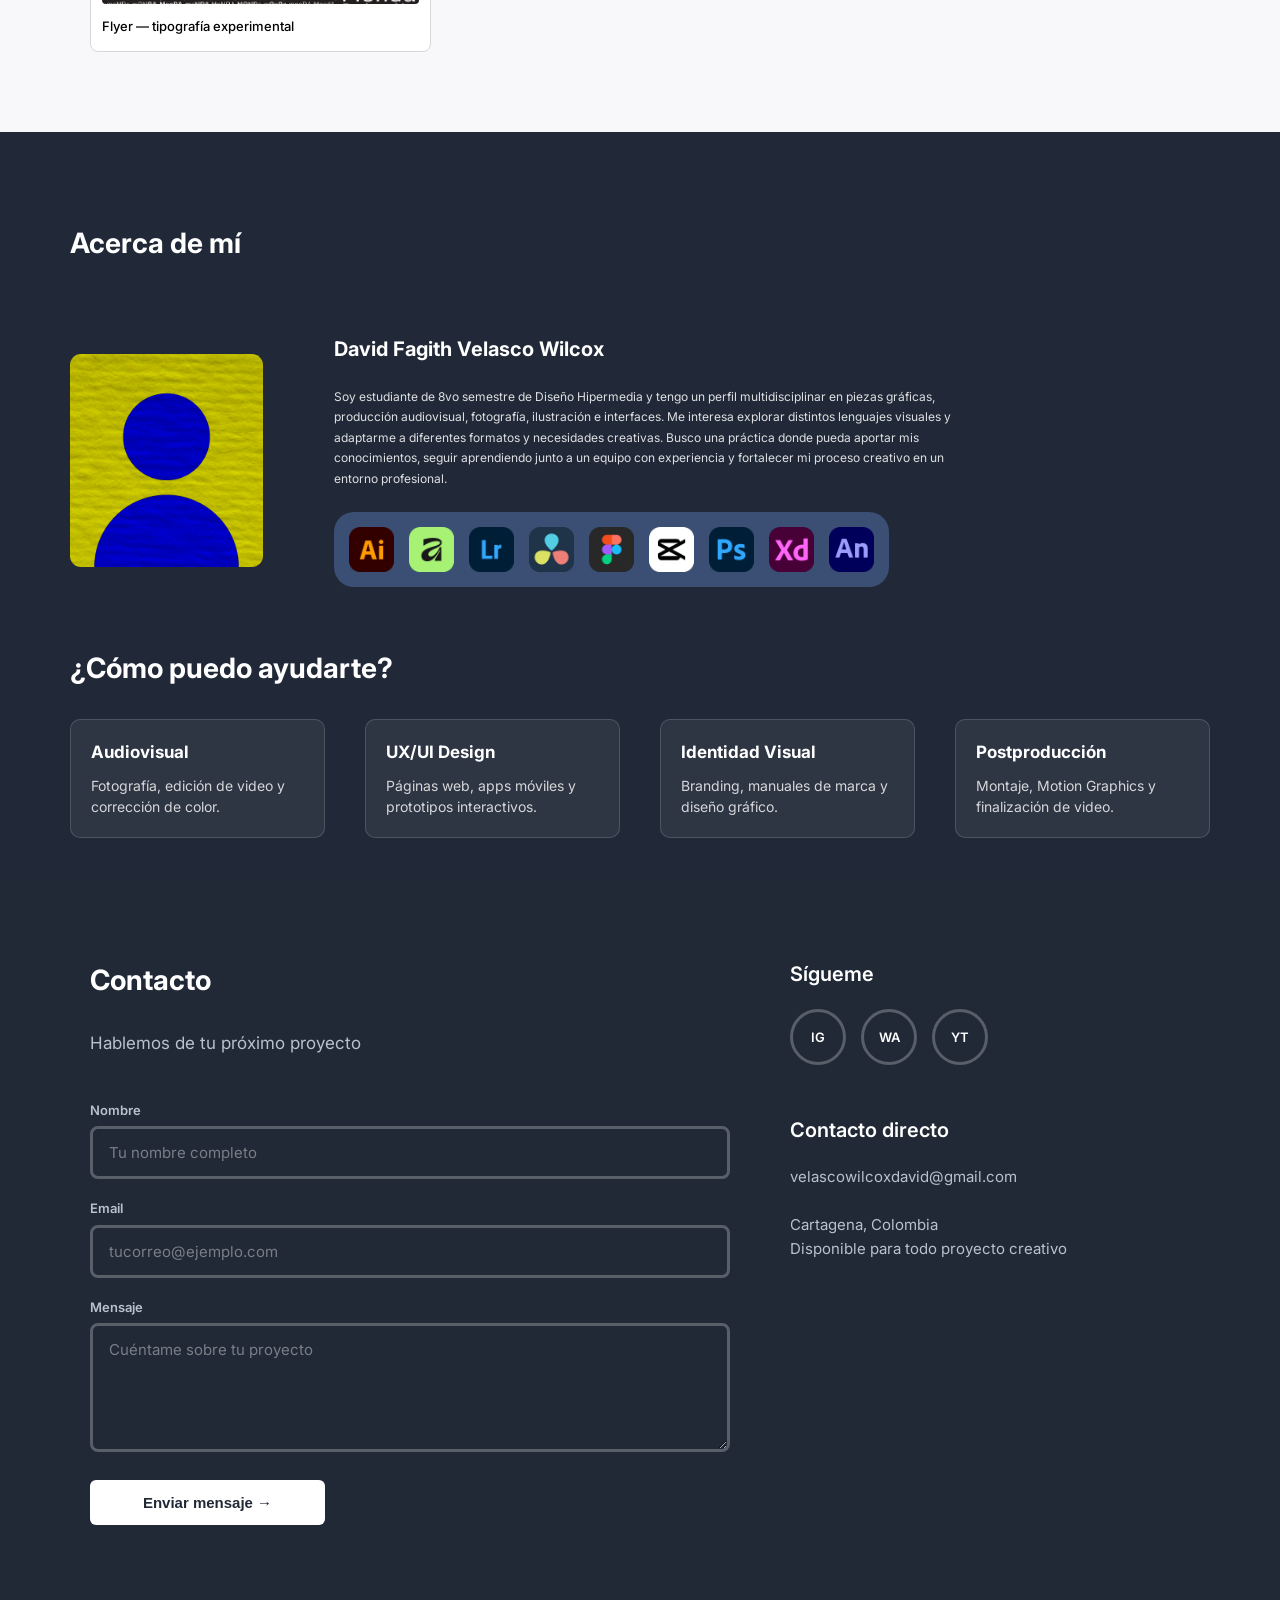
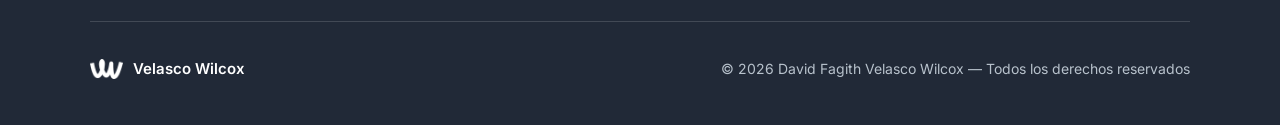
==== commit 68fc7a47: "Add files via upload" ====
--- a/index.html
+++ b/index.html
@@ -5,10 +5,18 @@
   <meta name="viewport" content="width=device-width, initial-scale=1.0">
   <meta name="description" content="Portafolio de David Velasco Wilcox, diseñador hipermedia especializado en fotografía, ilustración, diseño gráfico, producción audiovisual y diseño de interfaces.">
   <title>Velasco Wilcox — Portafolio</title>
-  <link rel="icon" type="image/png" href="img/logo.png">
+  <link rel="icon" type="image/png" href="img/f/f logo.png">
   <link rel="preconnect" href="https://fonts.googleapis.com">
   <link href="https://fonts.googleapis.com/css2?family=Inter:wght@400;500;600;700;900&display=swap" rel="stylesheet">
   <link rel="stylesheet" href="style.css">
+
+  <!-- Aplica el tema guardado antes de pintar, para evitar parpadeo -->
+  <script>
+    (function () {
+      var saved = localStorage.getItem('vw-theme');
+      if (saved === 'dark') document.documentElement.setAttribute('data-theme', 'dark');
+    })();
+  </script>
 
   <!-- Google tag (gtag.js) -->
   <script async src="https://www.googletagmanager.com/gtag/js?id=G-W8XEVS3ZLW"></script>
@@ -24,9 +32,9 @@
   <!-- 01 - Header / Nav -->
   <header class="nav" id="top">
     <div class="nav-inner">
-      <a href="#hero" class="nav-logo">Velasco Wilcox</a>
+      <a href="#" class="nav-logo">Velasco Wilcox</a>
       <nav class="nav-links" aria-label="Navegación principal">
-        <a href="#hero" class="nav-link">Inicio</a>
+        <a href="#" class="nav-link">Inicio</a>
         <a href="#proyectos" class="nav-link">Proyectos</a>
         <a href="#acerca-de-mi" class="nav-link">Acerca de mí</a>
         <a href="#servicios" class="nav-link">Servicios</a>
@@ -40,9 +48,9 @@
 
   <!-- 02 - Hero -->
   <section class="hero">
-    <div class="hero-photo">
-      <img src="img/foto-perfil.png" alt="Retrato de David Velasco Wilcox">
-    </div>
+    <button type="button" class="hero-photo" id="themeToggle" title="Cambiar tema claro/oscuro" aria-label="Cambiar tema claro/oscuro">
+      <img src="img/f/f logo.png" alt="Retrato de David Velasco Wilcox">
+    </button>
     <h1 class="hero-title">
       Velasco Wilcox
       <span class="hero-subtitle">
@@ -63,17 +71,23 @@
         <span class="filtros-sep">·</span>
         <button class="filtro" data-filter="fotografia" role="tab" aria-selected="false">Fotografía</button>
         <span class="filtros-sep">·</span>
+        <button class="filtro" data-filter="audiovisual" role="tab" aria-selected="false">Audivisual</button>
+        <span class="filtros-sep">·</span>
         <button class="filtro" data-filter="ilustracion" role="tab" aria-selected="false">Ilustración</button>
         <span class="filtros-sep">·</span>
         <button class="filtro" data-filter="flyers" role="tab" aria-selected="false">Flyers</button>
       </div>
 
       <div class="grid" id="grid-proyectos">
-
-        <a class="card" data-category="fotografia" data-caption="Fotografía — retrato editorial" href="#" tabindex="0">
+        <a class="card" data-category="audiovisual" data-caption="Audivisual — Podcast - reggaetón el nuevo Rock" data-images="img/p/audiovisual/portada-00.png,img/p/audiovisual/reel-00.mp4,img/p/audiovisual/podcast-rnr.mp4" href="#" tabindex="0">
+          <div class="card-img"><img src="img/p/audiovisual/portada-00.png" alt="Audiovisual — podcast reggaetón el nuevo rock" loading="lazy"></div>
+          <p class="card-caption">Audiovisual — podcast - reggeton el nuevo rock</p>
+        </a>
+        <a class="card" data-category="fotografia" data-caption="Fotografía — retrato editorial" data-images="img/foto-01.png,img/foto-05.png,img/foto-06.png" href="#" tabindex="0">
           <div class="card-img"><img src="img/foto-01.png" alt="Fotografía — retrato editorial" loading="lazy"></div>
           <p class="card-caption">Fotografía — retrato editorial</p>
         </a>
+        
         <a class="card" data-category="fotografia" data-caption="Fotografía — escena urbana" href="#" tabindex="0">
           <div class="card-img"><img src="img/foto-02.png" alt="Fotografía — escena urbana" loading="lazy"></div>
           <p class="card-caption">Fotografía — escena urbana</p>
@@ -128,7 +142,7 @@
       <h2 class="section-title light">Acerca de mí</h2>
       <div class="acerca-content">
         <div class="acerca-photo">
-          <img src="img/foto-perfil.png" alt="David Velasco Wilcox">
+          <img src="img/f/foto perfil.png" alt="David Velasco Wilcox">
         </div>
         <div class="acerca-text">
           <p class="acerca-nombre">David Fagith Velasco Wilcox</p>
@@ -140,15 +154,15 @@
             y fortalecer mi proceso creativo en un entorno profesional.
           </p>
           <div class="software-row">
-            <img src="img/icono-ai.png" alt="Adobe Illustrator" title="Adobe Illustrator">
-            <img src="img/icono-affinity.png" alt="Affinity" title="Affinity">
-            <img src="img/icono-lr.png" alt="Adobe Lightroom" title="Adobe Lightroom">
-            <img src="img/icono-davinci.jpg" alt="DaVinci Resolve" title="DaVinci Resolve">
-            <img src="img/icono-krita.jpg" alt="Krita" title="Krita">
-            <img src="img/icono-photoshop.png" alt="Adobe Photoshop" title="Adobe Photoshop">
-            <img src="img/icono-photoshop.png" alt="Adobe Photoshop" title="Adobe Photoshop">
-            <img src="img/icono-photoshop.png" alt="Adobe Photoshop" title="Adobe Photoshop">
-            <img src="img/icono-photoshop.png" alt="Adobe Photoshop" title="Adobe Photoshop">
+            <img src="img/i/i ai1.png" alt="Adobe Illustrator" title="Adobe Illustrator">
+            <img src="img/i/i affinity1.png" alt="Affinity" title="Affinity">
+            <img src="img/i/i lr1.png" alt="Adobe Lightroom" title="Adobe Lightroom">
+            <img src="img/i/i davinci1.png" alt="DaVinci Resolve" title="DaVinci Resolve">
+            <img src="img/i/i figma1.png" alt="figma" title="figma">
+            <img src="img/i/i capcut1.png" alt="CapCut" title="CapCut">
+            <img src="img/i/i ps1.png" alt="Adobe Photoshop" title="Adobe Photoshop">
+            <img src="img/i/i xd1.png" alt="Adobe XD" title="Adobe XD">
+            <img src="img/i/i an1.png" alt="Adobe Animate" title="Adobe Animate">
           </div>
         </div>
       </div>
@@ -219,7 +233,7 @@
 
       <div class="footer-row">
         <div class="footer-brand">
-          <img src="img/logo.png" alt="Logo Velasco Wilcox">
+          <img src="img/f/f logo b.png" alt="Logo Velasco Wilcox">
           <span>Velasco Wilcox</span>
         </div>
         <p class="footer-copy">© 2026 David Fagith Velasco Wilcox — Todos los derechos reservados</p>
@@ -232,21 +246,21 @@
     <div class="modal" role="dialog" aria-modal="true" aria-labelledby="modalCaption">
       <button class="modal-close" id="modalClose" aria-label="Cerrar">×</button>
       <div class="modal-media">
-        <img id="modalImg" src="" alt="">
+        <div class="carousel-track" id="carouselTrack"></div>
+
+        <button class="carousel-arrow carousel-prev" id="carouselPrev" aria-label="Imagen anterior">‹</button>
+        <button class="carousel-arrow carousel-next" id="carouselNext" aria-label="Siguiente imagen">›</button>
+
+        <div class="carousel-dots" id="carouselDots"></div>
+        <span class="carousel-count" id="carouselCount"></span>
       </div>
       <div class="modal-body">
         <div class="modal-header">
-          <div class="modal-avatar">
-            <img src="img/foto-perfil.png" alt="Velasco Wilcox">
-          </div>
           <div class="modal-user">
             <strong>velasco_wilcox</strong>
             <span>Portafolio</span>
           </div>
         </div>
-        <div class="modal-actions">
-          <span>♡</span><span>💬</span><span>↗</span>
-        </div>
         <p class="modal-caption" id="modalCaption"></p>
       </div>
     </div>
--- a/style.css
+++ b/style.css
@@ -2,7 +2,7 @@
   --rojo: #ec3232;
   --azul: #395a9d;
   --negro: #000000;
-  --gris-texto: #595959;
+  --gris-texto: #0a0a0a;
   --hero-bg: #ededed;
   --proyectos-bg: #f8f8fa;
   --dark-bg: #212938;
@@ -36,17 +36,22 @@
 .nav-inner {
   max-width: 1400px;
   margin: 0 auto;
-  padding: 22px 90px 21px;
+  padding: 15px 85px 15px;
   display: flex;
   align-items: center;
   justify-content: space-between;
 }
 
 .nav-logo {
+  font-family: inherit;
+  background: none;
+  border: none;
+  padding: 0;
   font-weight: 900;
   font-size: 28px;
   color: var(--negro);
   letter-spacing: -0.5px;
+  cursor: pointer;
   transition: color 0.25s ease;
 }
 
@@ -102,7 +107,12 @@
 
 /* ---------- 02 Hero ---------- */
 .hero {
-  background: var(--hero-bg);
+  background-image:
+    linear-gradient(rgba(255, 223, 44, 0.801), #4cf72a9a),
+    url('img/hero-bg.gif');
+  background-size: cover;
+  background-position: center;
+  background-repeat: no-repeat;
   min-height: 498px;
   display: flex;
   flex-direction: column;
@@ -111,6 +121,7 @@
   gap: 15px;
   padding: 100px 20px;
   text-align: center;
+  position: relative;
 }
 
 .hero-photo {
@@ -121,7 +132,13 @@
   background: var(--blanco);
   border: 4px solid var(--blanco);
   box-shadow: 0 6px 24px rgba(0,0,0,0.12);
-}
+  padding: 0;
+  display: block;
+  cursor: pointer;
+  transition: transform 0.2s ease;
+}
+
+.hero-photo:hover { transform: scale(1.04); }
 
 .hero-photo img { width: 100%; height: 100%; object-fit: cover; }
 
@@ -162,6 +179,7 @@
 
 .btn-primary:hover { background: var(--negro); transform: translateY(-2px); }
 
+
 /* ---------- 03 Proyectos Creativos ---------- */
 .proyectos {
   background: var(--proyectos-bg);
@@ -224,7 +242,7 @@
   flex-direction: column;
   gap: 13px;
   cursor: pointer;
-  transition: transform 0.25s ease, box-shadow 0.25s ease;
+  transition: transform 0.25s ease, box-shadow 0.25s ease, background-color 0.3s ease, border-color 0.3s ease;
 }
 
 .card:hover {
@@ -527,11 +545,12 @@
   background: var(--blanco);
   border-radius: 10px;
   overflow: hidden;
-  max-width: 860px;
-  width: 100%;
+  max-width: 935px;
+  width: auto;
   max-height: 90vh;
   display: flex;
   position: relative;
+  transition: width 0.25s ease;
 }
 
 .modal-close {
@@ -551,22 +570,226 @@
 }
 
 .modal-media {
-  flex: 1.3;
+  flex: 0 0 auto;
   background: #000;
   display: flex;
   align-items: center;
   justify-content: center;
+  width: min(700px, 90vw);
+  height: min(500px, 70vh);
   min-width: 0;
-}
-
-.modal-media img { width: 100%; height: 100%; object-fit: contain; max-height: 90vh; }
+  position: relative;
+  overflow: hidden;
+  transition: width 0.25s ease, height 0.25s ease;
+}
+
+/* ---------- Carrusel dentro del modal ---------- */
+.carousel-track {
+  display: flex;
+  width: 100%;
+  height: 100%;
+  transition: transform 0.35s ease;
+  touch-action: pan-y;
+}
+
+.carousel-slide {
+  position: relative;
+  flex: 0 0 100%;
+  width: 100%;
+  height: 100%;
+  display: flex;
+  align-items: center;
+  justify-content: center;
+}
+
+.carousel-slide img,
+.carousel-slide video {
+  width: 100%;
+  height: 100%;
+  object-fit: contain;
+  user-select: none;
+  -webkit-user-drag: none;
+  touch-action: none;
+}
+
+.carousel-slide video { cursor: pointer; background: #000; }
+
+/* Ícono de play/pausa que aparece sobre el video, estilo Instagram */
+.video-state-icon {
+  position: absolute;
+  inset: 0;
+  display: flex;
+  align-items: center;
+  justify-content: center;
+  pointer-events: none;
+  opacity: 0;
+  transition: opacity 0.2s ease;
+}
+
+.video-state-icon svg {
+  width: 56px;
+  height: 56px;
+  filter: drop-shadow(0 2px 10px rgba(0,0,0,0.55));
+}
+
+.carousel-slide.is-paused .video-state-icon { opacity: 1; }
+
+/* Botón de silenciar/activar sonido */
+.video-mute-toggle {
+  position: absolute;
+  bottom: 14px;
+  right: 14px;
+  width: 32px;
+  height: 32px;
+  border-radius: 50%;
+  border: none;
+  background: rgba(0,0,0,0.55);
+  color: var(--blanco);
+  display: flex;
+  align-items: center;
+  justify-content: center;
+  cursor: pointer;
+  z-index: 3;
+  transition: background 0.2s ease;
+}
+
+.video-mute-toggle:hover { background: rgba(0,0,0,0.75); }
+.video-mute-toggle svg { width: 16px; height: 16px; }
+
+/* Botón para ampliar el video (pantalla completa) */
+.video-expand {
+  position: absolute;
+  top: 12px;
+  right: 16px;
+  width: 32px;
+  height: 32px;
+  border-radius: 50%;
+  border: none;
+  background: rgba(0,0,0,0.55);
+  color: var(--blanco);
+  display: flex;
+  align-items: center;
+  justify-content: center;
+  cursor: pointer;
+  z-index: 3;
+  transition: background 0.2s ease;
+}
+
+.video-expand:hover { background: rgba(0,0,0,0.75); }
+.video-expand svg { width: 16px; height: 16px; }
+
+/* Barra de duración del video: solo visual, sin interacción (no pesa) */
+.video-progress {
+  position: absolute;
+  left: 0;
+  right: 0;
+  bottom: 0;
+  height: 4px;
+  background: rgba(0,0,0,0.35);
+  pointer-events: none;
+  z-index: 2;
+}
+
+.video-progress-fill {
+  height: 100%;
+  width: 0%;
+  background: var(--blanco);
+}
+
+.carousel-arrow {
+  position: absolute;
+  top: 50%;
+  transform: translateY(-50%);
+  background: rgba(255,255,255,0.35);
+  color: var(--negro);
+  border: none;
+  border-radius: 50%;
+  width: 26px;
+  height: 26px;
+  font-size: 16px;
+  line-height: 1;
+  cursor: pointer;
+  display: flex;
+  align-items: center;
+  justify-content: center;
+  z-index: 2;
+  opacity: 0.7;
+  backdrop-filter: blur(2px);
+  transition: background 0.2s ease, opacity 0.2s ease;
+}
+
+.carousel-arrow:hover { background: rgba(255,255,255,0.65); opacity: 1; }
+
+.carousel-arrow.is-hidden { display: none; }
+
+.carousel-prev { left: 10px; }
+.carousel-next { right: 10px; }
+
+.carousel-dots {
+  position: absolute;
+  bottom: 14px;
+  left: 0;
+  right: 0;
+  display: flex;
+  align-items: center;
+  justify-content: center;
+  gap: 6px;
+  z-index: 2;
+}
+
+.carousel-dot {
+  width: 6px;
+  height: 6px;
+  border-radius: 50%;
+  background: rgba(255,255,255,0.5);
+  border: none;
+  padding: 0;
+  cursor: pointer;
+  transition: background 0.2s ease, transform 0.2s ease;
+}
+
+.carousel-dot.is-active {
+  background: var(--blanco);
+  transform: scale(1.3);
+}
+
+.carousel-count {
+  position: absolute;
+  top: 12px;
+  left: 16px;
+  background: rgba(0,0,0,0.5);
+  color: var(--blanco);
+  font-size: 12px;
+  padding: 3px 9px;
+  border-radius: 12px;
+  z-index: 2;
+}
+
+.carousel-count.is-hidden { display: none; }
+
+/* Ícono de "varias fotos" sobre la miniatura del grid, estilo Instagram */
+.card-img {
+  position: relative;
+}
+
+.card-img .card-stack-icon {
+  position: absolute;
+  top: 8px;
+  right: 8px;
+  width: 18px;
+  height: 18px;
+  filter: drop-shadow(0 1px 2px rgba(0,0,0,0.5));
+  z-index: 1;
+}
 
 .modal-body {
-  flex: 1;
+  flex: 0 0 300px;
   display: flex;
   flex-direction: column;
   padding: 16px;
   min-width: 260px;
+  max-width: 300px;
+  overflow-y: auto;
 }
 
 .modal-header {
@@ -617,6 +840,7 @@
 }
 
 @media (max-width: 768px) {
+  .modal-overlay { padding: 8px; }
   .nav-links {
     display: none;
     position: absolute;
@@ -638,11 +862,92 @@
   .grid { grid-template-columns: 1fr 1fr; gap: 20px; }
   .acerca-content { flex-direction: column; align-items: flex-start; }
   .servicios-grid { grid-template-columns: 1fr; }
-  .modal { flex-direction: column; max-height: 95vh; overflow-y: auto; }
-  .modal-media img { max-height: 50vh; }
+  .modal {
+    flex-direction: column;
+    max-height: 95vh;
+    overflow-y: auto;
+    width: 100% !important;
+    align-items: center;
+  }
+  .modal-media { max-width: 100%; }
+  .modal-body { flex: 1 1 auto; max-width: none; width: 100%; }
+  .carousel-arrow { display: none !important; }
+
+  /* Íconos de software: cuadrícula 3x3, alineada a la izquierda igual que la foto de perfil */
+  .software-row {
+    display: grid;
+    grid-template-columns: repeat(3, 1fr);
+    width: 100%;
+    max-width: 260px;
+    justify-content: start;
+    margin: 0;
+  }
+  .software-row img { width: 100%; height: auto; aspect-ratio: 1 / 1; }
 }
 
 @media (max-width: 480px) {
   .grid { grid-template-columns: 1fr; }
   .hero { padding: 70px 20px; }
 }
+
+
+/* ---------- Tema oscuro (toggle en el logo) ---------- */
+body, .nav, .hero, .proyectos, .card-caption, .btn-primary,
+.filtro, .filtros-label, .filtros-sep, .section-title, .nav-logo, .nav-link,
+.modal, .modal-user strong, .modal-user span, .modal-caption, .modal-header {
+  transition: background-color 0.3s ease, color 0.3s ease, border-color 0.3s ease;
+}
+
+html[data-theme="dark"] body { background: var(--dark-bg-2); }
+
+html[data-theme="dark"] .nav {
+  background: var(--dark-bg-2);
+  border-bottom-color: rgba(255,255,255,0.15);
+}
+
+html[data-theme="dark"] .nav-logo,
+html[data-theme="dark"] .nav-link { color: var(--blanco); }
+
+html[data-theme="dark"] .nav-logo:hover { color: var(--rojo); }
+html[data-theme="dark"] .nav-link:hover { color: var(--azul); }
+
+html[data-theme="dark"] .nav-toggle span { background: var(--blanco); }
+
+html[data-theme="dark"] .nav-links { background: var(--dark-bg-2); }
+
+html[data-theme="dark"] .hero {
+  background-image:
+    linear-gradient(rgba(0,0,0,0.6), rgba(0,0,0,0.6)),
+    url('img/hero-bg.gif');
+}
+
+html[data-theme="dark"] .hero-title { color: var(--blanco); }
+html[data-theme="dark"] .hero-tagline { color: rgba(255,255,255,0.75); }
+
+html[data-theme="dark"] .btn-primary { background: var(--blanco); color: var(--dark-bg-2); }
+html[data-theme="dark"] .btn-primary:hover { background: #e8e8e8; }
+
+html[data-theme="dark"] .proyectos { background: var(--dark-bg-2); }
+
+html[data-theme="dark"] .section-title { color: var(--blanco); }
+
+html[data-theme="dark"] .filtros-label,
+html[data-theme="dark"] .filtro { color: #8d97a6; }
+html[data-theme="dark"] .filtro:hover,
+html[data-theme="dark"] .filtro.is-active { color: var(--blanco); }
+html[data-theme="dark"] .filtros-sep { color: rgba(255,255,255,0.2); }
+
+html[data-theme="dark"] .card {
+  background: #2a3244;
+  border-color: rgba(255,255,255,0.12);
+}
+html[data-theme="dark"] .card:hover { border-color: rgba(255,255,255,0.25); }
+html[data-theme="dark"] .card-img { background: #1b202b; }
+html[data-theme="dark"] .card-caption { color: var(--blanco); }
+
+html[data-theme="dark"] .modal { background: #242c3c; }
+html[data-theme="dark"] .modal-header { border-bottom-color: rgba(255,255,255,0.12); }
+html[data-theme="dark"] .modal-user strong { color: var(--blanco); }
+html[data-theme="dark"] .modal-user span { color: #8d97a6; }
+html[data-theme="dark"] .modal-caption { color: var(--blanco); }
+html[data-theme="dark"] .modal-close { background: rgba(255,255,255,0.15); }
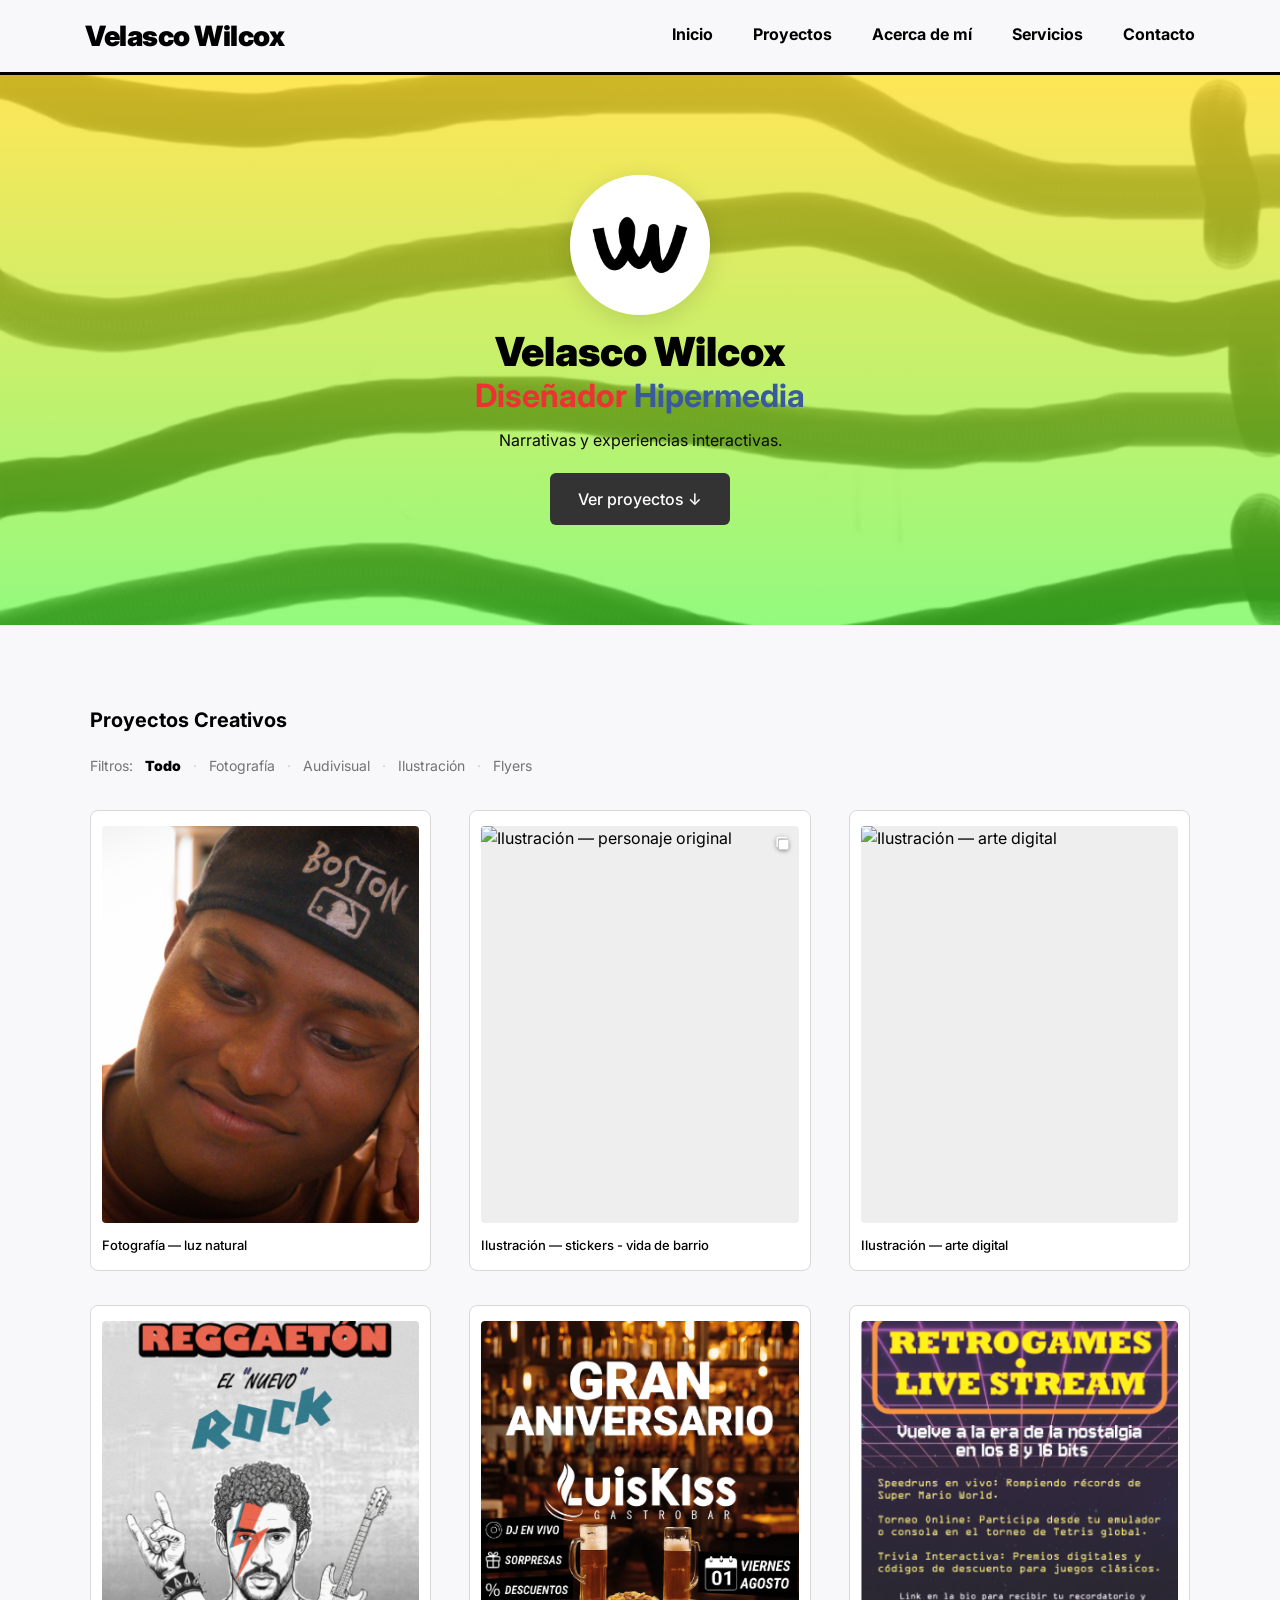
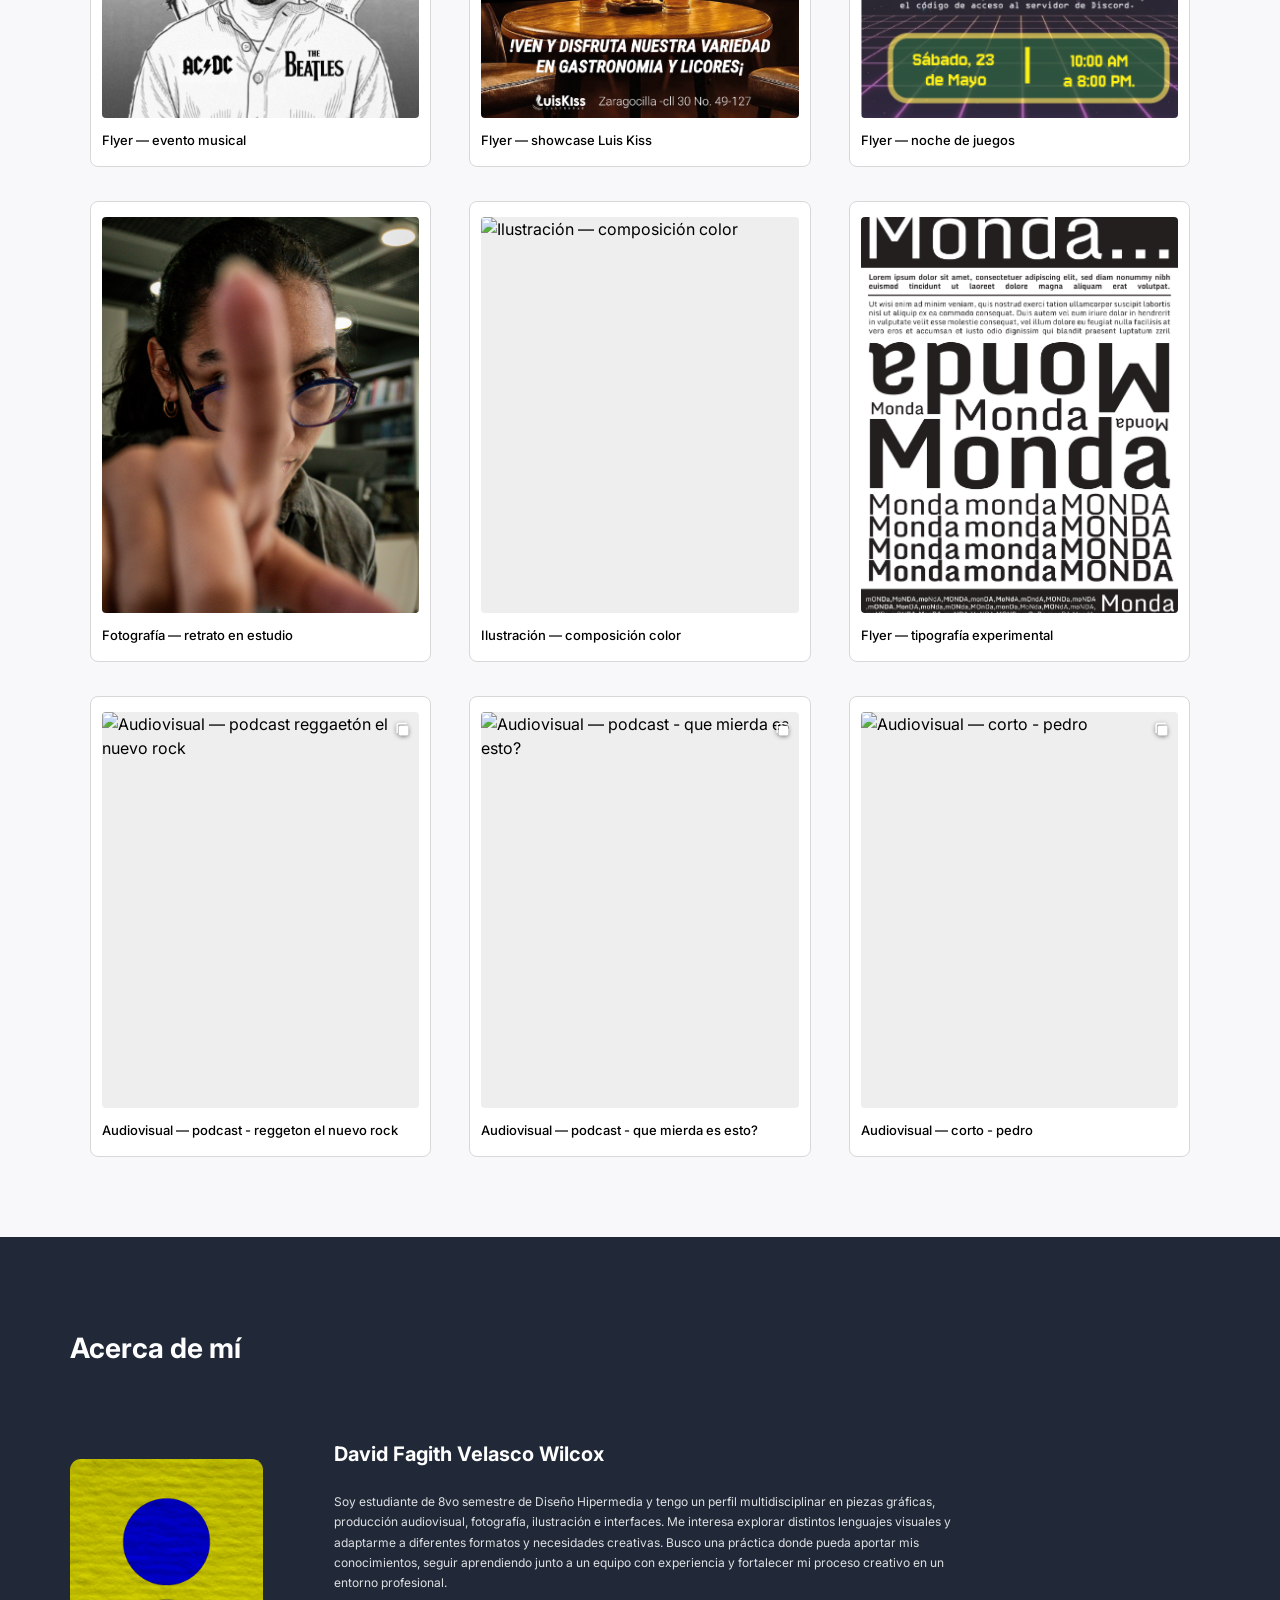
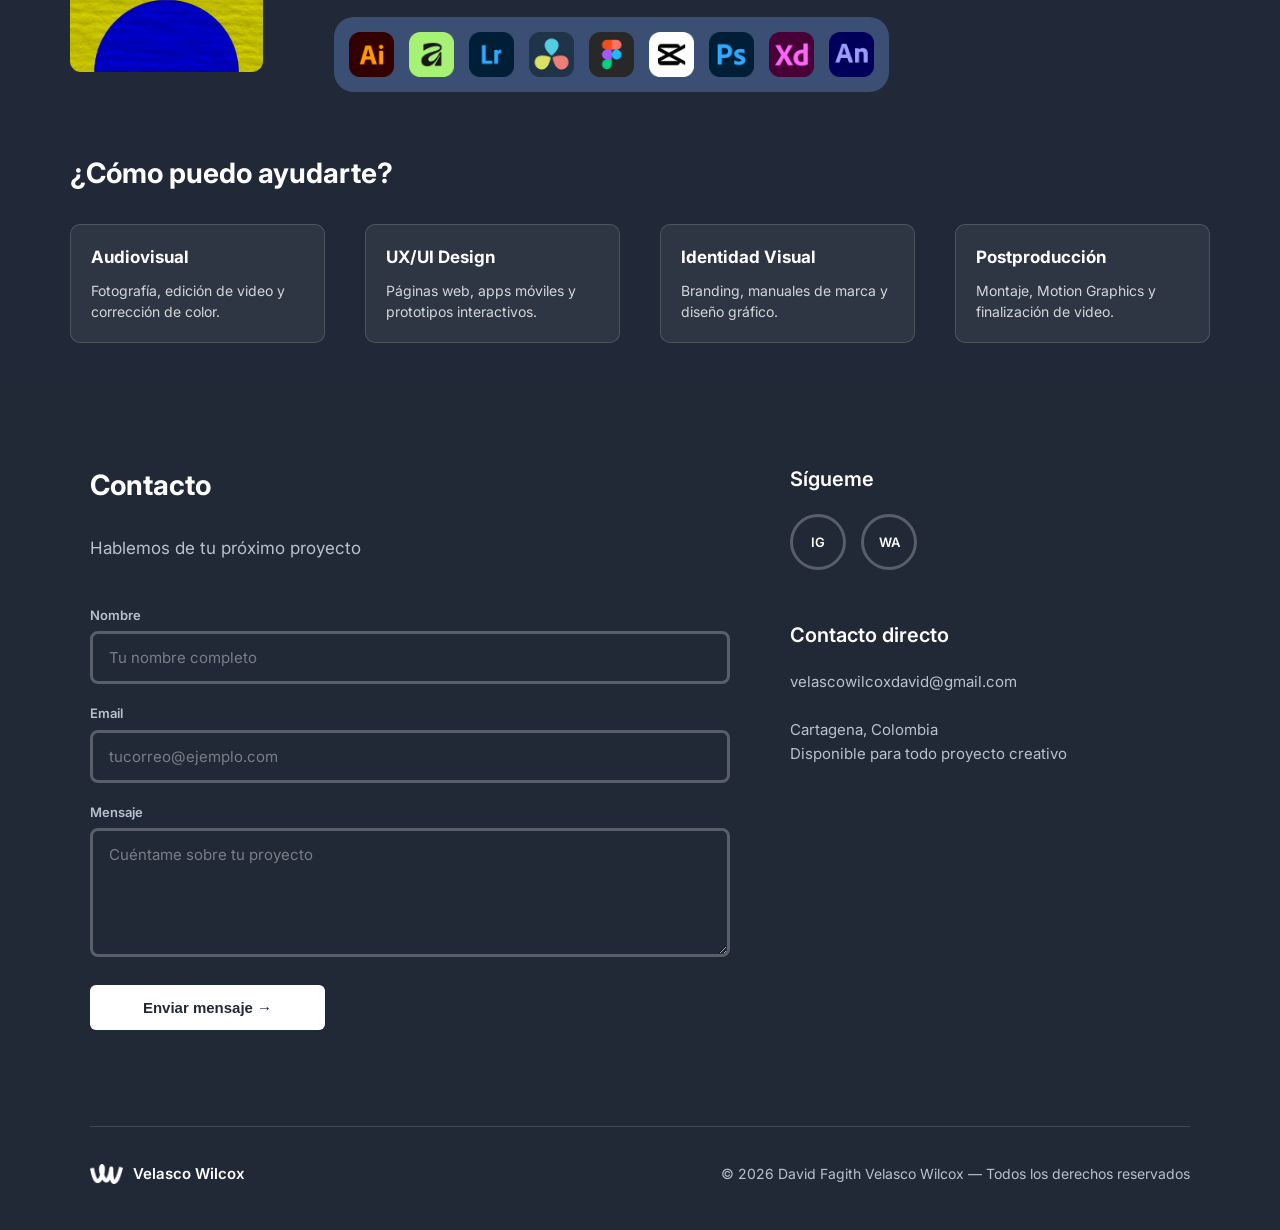
==== commit 0b58bd6d: "Add files via upload" ====
--- a/index.html
+++ b/index.html
@@ -79,33 +79,18 @@
       </div>
 
       <div class="grid" id="grid-proyectos">
-        <a class="card" data-category="audiovisual" data-caption="Audivisual — Podcast - reggaetón el nuevo Rock" data-images="img/p/audiovisual/portada-00.png,img/p/audiovisual/reel-00.mp4,img/p/audiovisual/podcast-rnr.mp4" href="#" tabindex="0">
-          <div class="card-img"><img src="img/p/audiovisual/portada-00.png" alt="Audiovisual — podcast reggaetón el nuevo rock" loading="lazy"></div>
-          <p class="card-caption">Audiovisual — podcast - reggeton el nuevo rock</p>
-        </a>
-        <a class="card" data-category="fotografia" data-caption="Fotografía — retrato editorial" data-images="img/foto-01.png,img/foto-05.png,img/foto-06.png" href="#" tabindex="0">
-          <div class="card-img"><img src="img/foto-01.png" alt="Fotografía — retrato editorial" loading="lazy"></div>
-          <p class="card-caption">Fotografía — retrato editorial</p>
-        </a>
-        
-        <a class="card" data-category="fotografia" data-caption="Fotografía — escena urbana" href="#" tabindex="0">
-          <div class="card-img"><img src="img/foto-02.png" alt="Fotografía — escena urbana" loading="lazy"></div>
-          <p class="card-caption">Fotografía — escena urbana</p>
-        </a>
+      
         <a class="card" data-category="fotografia" data-caption="Fotografía — luz natural" href="#" tabindex="0">
           <div class="card-img"><img src="img/foto-03.png" alt="Fotografía — luz natural" loading="lazy"></div>
           <p class="card-caption">Fotografía — luz natural</p>
         </a>
-        <a class="card" data-category="ilustracion" data-caption="Ilustración — pieza conceptual" href="#" tabindex="0">
-          <div class="card-img"><img src="img/ilus-01.png" alt="Ilustración — pieza conceptual" loading="lazy"></div>
-          <p class="card-caption">Ilustración — pieza conceptual</p>
-        </a>
-        <a class="card" data-category="ilustracion" data-caption="Ilustración — personaje original" href="#" tabindex="0">
-          <div class="card-img"><img src="img/ilus-02.png" alt="Ilustración — personaje original" loading="lazy"></div>
-          <p class="card-caption">Ilustración — personaje original</p>
-        </a>
-        <a class="card" data-category="ilustracion" data-caption="Ilustración — arte digital" href="#" tabindex="0">
-          <div class="card-img"><img src="img/ilus-03.png" alt="Ilustración — arte digital" loading="lazy"></div>
+        
+        <a class="card" data-category="ilustracion" data-caption="Ilustración — personaje original" data-images="proyectos/ilustraciones/stickers vdb/sticker vdb 01.webp,proyectos/ilustraciones/stickers vdb/sticker vdb 02.webp,proyectos/ilustraciones/stickers vdb/sticker vdb 03.webp" href="#" tabindex="0">
+          <div class="card-img"><img src="proyectos/ilustraciones/stickers vdb/sticker vdb 01.webp" alt="Ilustración — personaje original" loading="lazy"></div>
+          <p class="card-caption">Ilustración — stickers - vida de barrio</p>
+        </a>
+        <a class="card" data-category="ilustracion" data-caption="Ilustración — arte digital" data-images="proyectos/ilustraciones/arte digital/arte digital 01.png" href="#" tabindex="0">
+          <div class="card-img"><img src="proyectos/ilustraciones/arte digital/arte digital 01.png" alt="Ilustración — arte digital" loading="lazy"></div>
           <p class="card-caption">Ilustración — arte digital</p>
         </a>
         <a class="card" data-category="flyers" data-caption="Flyer — evento musical" href="#" tabindex="0">
@@ -124,13 +109,27 @@
           <div class="card-img"><img src="img/foto-04.png" alt="Fotografía — retrato en estudio" loading="lazy"></div>
           <p class="card-caption">Fotografía — retrato en estudio</p>
         </a>
-        <a class="card" data-category="ilustracion" data-caption="Ilustración — composición color" href="#" tabindex="0">
-          <div class="card-img"><img src="img/ilus-04.png" alt="Ilustración — composición color" loading="lazy"></div>
+        <a class="card" data-category="ilustracion" data-caption="Ilustración — composición color" data-images="proyectos/ilustraciones/composicion color/composicion color 01.png" href="#" tabindex="0">
+          <div class="card-img"><img src="proyectos/ilustraciones/composicion color/composicion color 01.png" alt="Ilustración — composición color" loading="lazy"></div>
           <p class="card-caption">Ilustración — composición color</p>
         </a>
         <a class="card" data-category="flyers" data-caption="Flyer — tipografía experimental" href="#" tabindex="0">
           <div class="card-img"><img src="img/flyer-font.png" alt="Flyer — tipografía experimental" loading="lazy"></div>
           <p class="card-caption">Flyer — tipografía experimental</p>
+        </a>
+          <a class="card" data-category="audiovisual" data-caption="Audivisual — Podcast - reggaetón el nuevo Rock" data-images="proyectos/audiovisual/podcasts/rnr/portada-p-rnr.png,proyectos/audiovisual/podcasts/rnr/reel-p-rnr.mp4,proyectos/audiovisual/podcasts/rnr/podcast rnr.mov" href="#" tabindex="0">
+          <div class="card-img"><img src="proyectos/audiovisual/podcasts/rnr/portada-p-rnr.png" alt="Audiovisual — podcast reggaetón el nuevo rock" loading="lazy"></div>
+          <p class="card-caption">Audiovisual — podcast - reggeton el nuevo rock</p>
+        </a>
+        
+        <a class="card" data-category="audiovisual" data-caption="Audiovisual — podcast - que mierda es esto?" data-images="proyectos/audiovisual/podcasts/qmee/portada-p-qmee.png,proyectos/audiovisual/podcasts/qmee/reel-p-qmee.mp4,proyectos/audiovisual/podcasts/qmee/podcast qmee.mov" href="#" tabindex="0">
+          <div class="card-img"><img src="proyectos/audiovisual/podcasts/qmee/portada-p-qmee.png" alt="Audiovisual — podcast - que mierda es esto?" loading="lazy"></div>
+          <p class="card-caption">Audiovisual — podcast - que mierda es esto?</p>
+        </a>
+        
+        <a class="card" data-category="audiovisual" data-caption="Audiovisual — corto - pedro" data-images="proyectos/audiovisual/cortos/pedro/portada pedro.webp,proyectos/audiovisual/cortos/pedro/corto pedro.mov" href="#" tabindex="0">
+          <div class="card-img"><img src="proyectos/audiovisual/cortos/pedro/portada pedro.webp" alt="Audiovisual — corto - pedro" loading="lazy"></div>
+          <p class="card-caption">Audiovisual — corto - pedro</p>
         </a>
       </div>
     </div>
@@ -217,7 +216,6 @@
           <div class="social-icons">
             <a href="https://www.instagram.com/david_vw/" target="_blank" rel="noopener" class="icon-circle" aria-label="Instagram">IG</a>
             <a href="https://wa.me/3135183989" target="_blank" rel="noopener" class="icon-circle" aria-label="WhatsApp">WA</a>
-            <a href="#" class="icon-circle" aria-label="YouTube">YT</a>
           </div>
 
           <h3 class="contacto-heading">Contacto directo</h3>
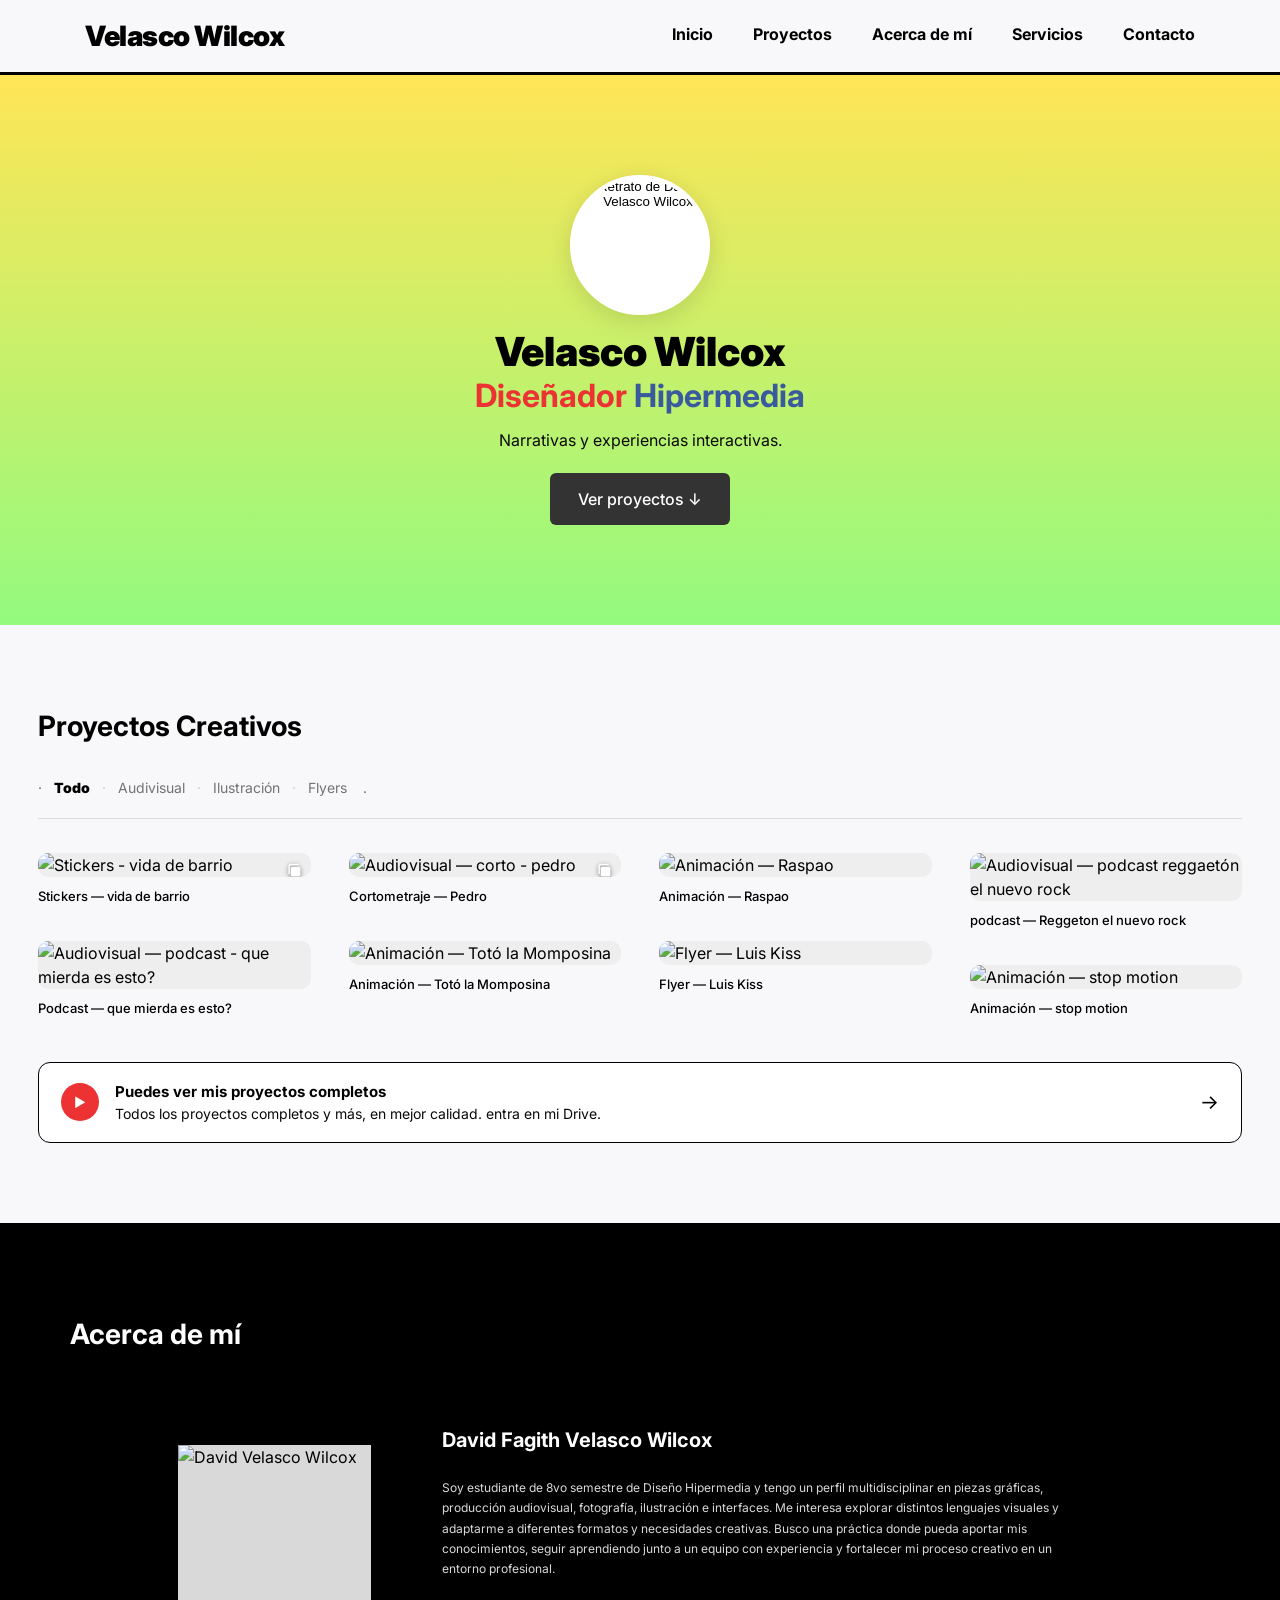
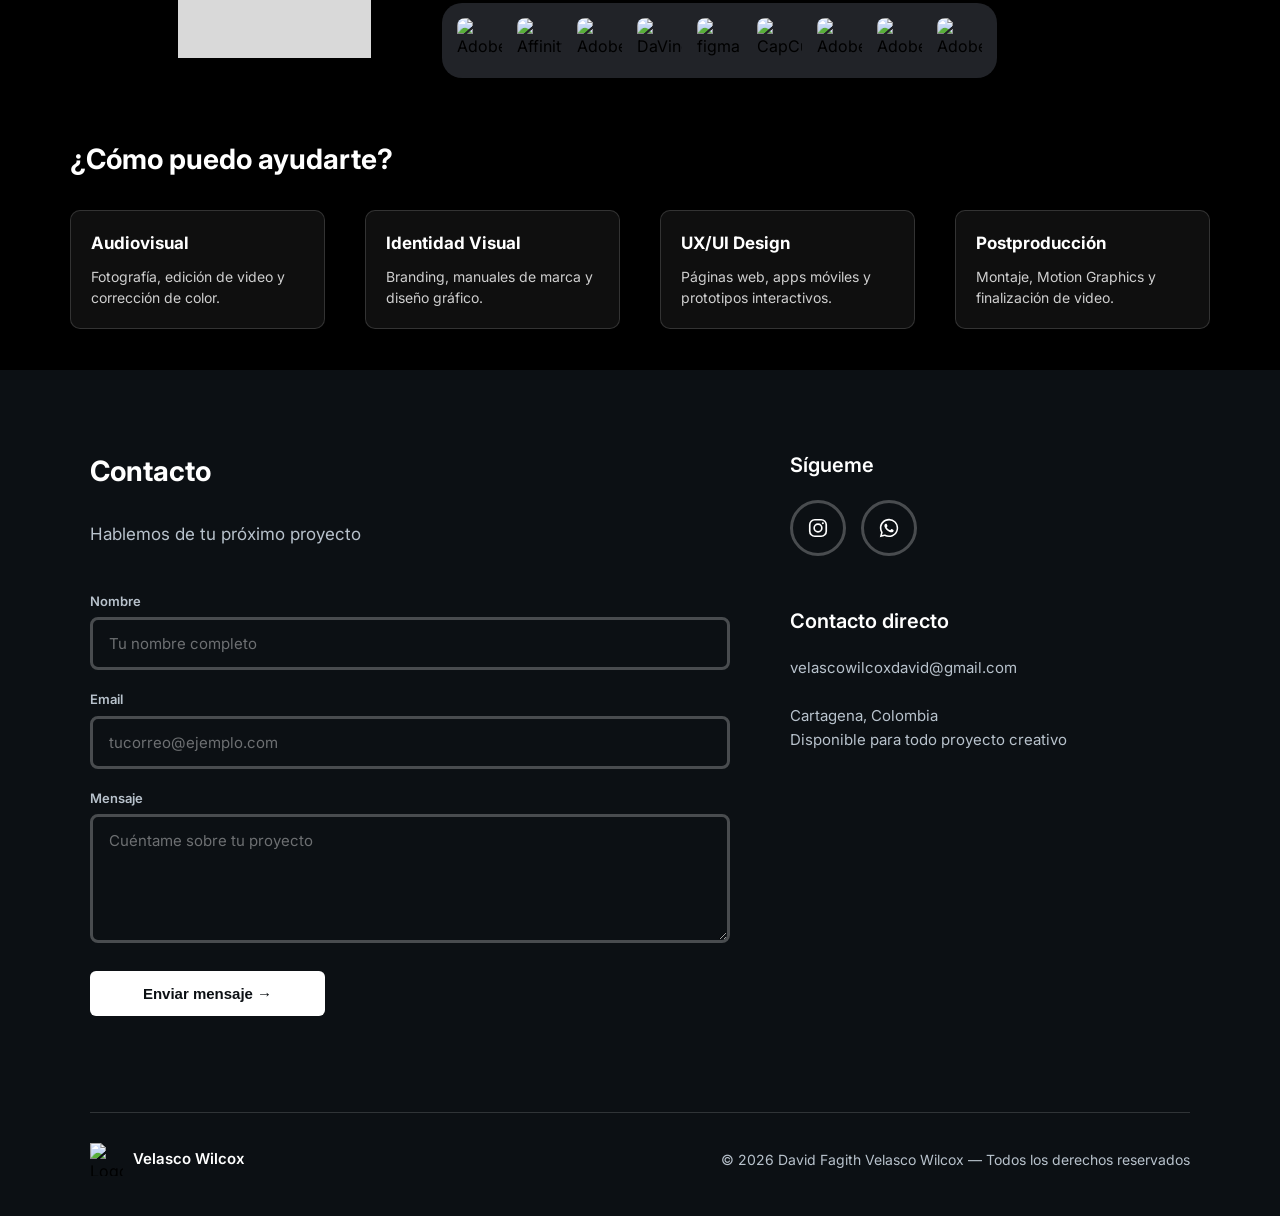
==== commit b8ce12c4: "Add files via upload" ====
--- a/index.html
+++ b/index.html
@@ -64,84 +64,114 @@
   <!-- 03 - Proyectos Creativos -->
   <section class="proyectos" id="proyectos">
     <div class="proyectos-inner">
-      <h2 class="section-title">Proyectos Creativos</h2>
+      <h2 class="section-title big">Proyectos Creativos</h2>
       <div class="filtros" role="tablist" aria-label="Filtrar proyectos por categoría">
-        <span class="filtros-label">Filtros:</span>
+        <span class="filtros-label">·</span>
         <button class="filtro is-active" data-filter="todo" role="tab" aria-selected="true">Todo</button>
-        <span class="filtros-sep">·</span>
-        <button class="filtro" data-filter="fotografia" role="tab" aria-selected="false">Fotografía</button>
         <span class="filtros-sep">·</span>
         <button class="filtro" data-filter="audiovisual" role="tab" aria-selected="false">Audivisual</button>
         <span class="filtros-sep">·</span>
         <button class="filtro" data-filter="ilustracion" role="tab" aria-selected="false">Ilustración</button>
         <span class="filtros-sep">·</span>
         <button class="filtro" data-filter="flyers" role="tab" aria-selected="false">Flyers</button>
+
+        <button class="filtro" data-filter="fotografia" role="tab" aria-selected="false">.</button>
+
       </div>
 
       <div class="grid" id="grid-proyectos">
-      
-        <a class="card" data-category="fotografia" data-caption="Fotografía — luz natural" href="#" tabindex="0">
-          <div class="card-img"><img src="img/foto-03.png" alt="Fotografía — luz natural" loading="lazy"></div>
-          <p class="card-caption">Fotografía — luz natural</p>
-        </a>
+
+        <a class="card" data-category="ilustracion" data-full-version="true" data-images="ilustraciones/stickers vdb/sticker vdb 01.webp,ilustraciones/stickers vdb/sticker vdb 02.webp,ilustraciones/stickers vdb/sticker vdb 03.webp" href="#" tabindex="0">
+          <div class="card-img"><img src="ilustraciones/stickers vdb/sticker vdb 01.webp" alt="Stickers - vida de barrio" loading="lazy" decoding="async"></div>
+          <p class="card-caption">Stickers — vida de barrio</p>
+          <template class="card-full-caption">
+            'Vida de Barrio' es una serie de stickers basados en la necesidad de llevar
+            con uno ilustraciones basadas en las costumbres propias de los barrios cartageneros.
+          </template>
+        </a>
+
+        <a class="card" data-category="audiovisual" data-full-version="true" data-images="cortos/pedro/portada pedro.jpg,cortos/pedro/cineestesia.jpeg,cortos/pedro/info.jpg" href="#" tabindex="0">
+          <div class="card-img"><img src="cortos/pedro/portada pedro.jpg" alt="Audiovisual — corto - pedro" loading="lazy" decoding="async"></div>
+          <p class="card-caption">Cortometraje — Pedro</p>
+          <template class="card-full-caption">
+            'PEDRO' es un cortometraje que busca retratar la fragilidad de la existencia humana
+            frente al paso del tiempo y la fuerza del entorno. A través de la vida de un
+            pescador de La Boquilla, se propone un viaje emocional donde la rutina, el mar y
+            los manglares se convierten en metáforas del ciclo natural de pérdida y renacimiento.
+            La intención es reflexionar sobre cómo los actos cotidianos pueden esconder
+            historias de culpa, resiliencia y memoria; cómo el paisaje y el hombre se
+            desvanecen juntos cuando la vida cambia de rumbo.
+          </template>
+        </a>
+
+        <a class="card" data-category="audiovisual" data-full-version="true" href="#" tabindex="0">
+          <div class="card-img"><img src="animacion/raspao.jpg" alt="Animación — Raspao" loading="lazy" decoding="async"></div>
+          <p class="card-caption">Animación — Raspao</p>
+          <template class="card-full-caption">
+            'Raspao' es una animación breve el que muestra una escena cotidiana en cartagena, un raspao frente al castillo de sanfelipe.
+          </template>
+        </a>
+
+        <a class="card" data-category="audiovisual" data-full-version="true" href="#" tabindex="0">
+          <div class="card-img"><img src="podcasts/rnr/portada-p-rnr.png" alt="Audiovisual — podcast reggaetón el nuevo rock" loading="lazy" decoding="async"></div>
+          <p class="card-caption">podcast — Reggeton el nuevo rock</p>
+          <template class="card-full-caption"> 
+            'Reggaetón el nuevo rock' es un podcast que explora la evolución del genero llevado de la mano del artista Bad Bunny y como se compara con el rock.</template>
         
-        <a class="card" data-category="ilustracion" data-caption="Ilustración — personaje original" data-images="proyectos/ilustraciones/stickers vdb/sticker vdb 01.webp,proyectos/ilustraciones/stickers vdb/sticker vdb 02.webp,proyectos/ilustraciones/stickers vdb/sticker vdb 03.webp" href="#" tabindex="0">
-          <div class="card-img"><img src="proyectos/ilustraciones/stickers vdb/sticker vdb 01.webp" alt="Ilustración — personaje original" loading="lazy"></div>
-          <p class="card-caption">Ilustración — stickers - vida de barrio</p>
-        </a>
-        <a class="card" data-category="ilustracion" data-caption="Ilustración — arte digital" data-images="proyectos/ilustraciones/arte digital/arte digital 01.png" href="#" tabindex="0">
-          <div class="card-img"><img src="proyectos/ilustraciones/arte digital/arte digital 01.png" alt="Ilustración — arte digital" loading="lazy"></div>
-          <p class="card-caption">Ilustración — arte digital</p>
-        </a>
-        <a class="card" data-category="flyers" data-caption="Flyer — evento musical" href="#" tabindex="0">
-          <div class="card-img"><img src="img/flyer-01.png" alt="Flyer — evento musical" loading="lazy"></div>
-          <p class="card-caption">Flyer — evento musical</p>
-        </a>
-        <a class="card" data-category="flyers" data-caption="Flyer — showcase Luis Kiss" href="#" tabindex="0">
-          <div class="card-img"><img src="img/flyer-luiskiss.png" alt="Flyer — showcase Luis Kiss" loading="lazy"></div>
-          <p class="card-caption">Flyer — showcase Luis Kiss</p>
-        </a>
-        <a class="card" data-category="flyers" data-caption="Flyer — noche de juegos" href="#" tabindex="0">
-          <div class="card-img"><img src="img/flyer-game.png" alt="Flyer — noche de juegos" loading="lazy"></div>
-          <p class="card-caption">Flyer — noche de juegos</p>
-        </a>
-        <a class="card" data-category="fotografia" data-caption="Fotografía — retrato en estudio" href="#" tabindex="0">
-          <div class="card-img"><img src="img/foto-04.png" alt="Fotografía — retrato en estudio" loading="lazy"></div>
-          <p class="card-caption">Fotografía — retrato en estudio</p>
-        </a>
-        <a class="card" data-category="ilustracion" data-caption="Ilustración — composición color" data-images="proyectos/ilustraciones/composicion color/composicion color 01.png" href="#" tabindex="0">
-          <div class="card-img"><img src="proyectos/ilustraciones/composicion color/composicion color 01.png" alt="Ilustración — composición color" loading="lazy"></div>
-          <p class="card-caption">Ilustración — composición color</p>
-        </a>
-        <a class="card" data-category="flyers" data-caption="Flyer — tipografía experimental" href="#" tabindex="0">
-          <div class="card-img"><img src="img/flyer-font.png" alt="Flyer — tipografía experimental" loading="lazy"></div>
-          <p class="card-caption">Flyer — tipografía experimental</p>
-        </a>
-          <a class="card" data-category="audiovisual" data-caption="Audivisual — Podcast - reggaetón el nuevo Rock" data-images="proyectos/audiovisual/podcasts/rnr/portada-p-rnr.png,proyectos/audiovisual/podcasts/rnr/reel-p-rnr.mp4,proyectos/audiovisual/podcasts/rnr/podcast rnr.mov" href="#" tabindex="0">
-          <div class="card-img"><img src="proyectos/audiovisual/podcasts/rnr/portada-p-rnr.png" alt="Audiovisual — podcast reggaetón el nuevo rock" loading="lazy"></div>
-          <p class="card-caption">Audiovisual — podcast - reggeton el nuevo rock</p>
-        </a>
-        
-        <a class="card" data-category="audiovisual" data-caption="Audiovisual — podcast - que mierda es esto?" data-images="proyectos/audiovisual/podcasts/qmee/portada-p-qmee.png,proyectos/audiovisual/podcasts/qmee/reel-p-qmee.mp4,proyectos/audiovisual/podcasts/qmee/podcast qmee.mov" href="#" tabindex="0">
-          <div class="card-img"><img src="proyectos/audiovisual/podcasts/qmee/portada-p-qmee.png" alt="Audiovisual — podcast - que mierda es esto?" loading="lazy"></div>
-          <p class="card-caption">Audiovisual — podcast - que mierda es esto?</p>
-        </a>
-        
-        <a class="card" data-category="audiovisual" data-caption="Audiovisual — corto - pedro" data-images="proyectos/audiovisual/cortos/pedro/portada pedro.webp,proyectos/audiovisual/cortos/pedro/corto pedro.mov" href="#" tabindex="0">
-          <div class="card-img"><img src="proyectos/audiovisual/cortos/pedro/portada pedro.webp" alt="Audiovisual — corto - pedro" loading="lazy"></div>
-          <p class="card-caption">Audiovisual — corto - pedro</p>
-        </a>
-      </div>
-    </div>
+        </a>
+
+        <a class="card" data-category="audiovisual" data-full-version="true" href="#" tabindex="0">
+          <div class="card-img"><img src="podcasts/qmee/portada-p-qmee.png" alt="Audiovisual — podcast - que mierda es esto?" loading="lazy" decoding="async"></div>
+          <p class="card-caption">Podcast — que mierda es esto?</p>
+          <template class="card-full-caption">
+            '¿Que mierda es esto?' es un podcast que explora las tendencias absurdas, el por qué de su popularidad, su importacia y el verdadero impacto que tienen en la sociedad, la cultura y la economia.
+          </template>
+        </a>
+
+        <a class="card" data-category="audiovisual" data-full-version="true" href="#" tabindex="0">
+          <div class="card-img"><img src="animacion/toto.png" alt="Animación — Totó la Momposina" loading="lazy" decoding="async"></div>
+          <p class="card-caption">Animación — Totó la Momposina</p>
+          <template class="card-full-caption">
+            Esta animación es un homenaje a la cantante Totó la Momposina, quien ha sido una figura importante en la música tradicional colombiana. la animación toma de inspiracion la canción "aguacero de mayo" y esta asistida en menor medidapor IA.
+            </template>
+        </a>
+
+        <a class="card" data-category="flyers" href="#" tabindex="0">
+          <div class="card-img"><img src="img/flyer-luiskiss.png" alt="Flyer — Luis Kiss" loading="lazy" decoding="async"></div>
+          <p class="card-caption">Flyer — Luis Kiss</p>
+          <template class="card-full-caption">
+            Este flyer fue diseñado para promocionar el aniversario del gastro bar Luis Kiss.
+          </template>
+        </a>
+
+        <a class="card" data-category="audiovisual" data-full-version="true" href="#" tabindex="0">
+          <div class="card-img"><img src="animacion/stopmotion.jpg" alt="Animación — stop motion" loading="lazy" decoding="async"></div>
+          <p class="card-caption">Animación — stop motion</p>
+          <template class="card-full-caption">
+            Esta animación es un breve proyecto que experimenta el uso de la técnica de stop motion para contar de manera diferente una historia.
+          </template>
+        </a>
+
+      </div>
+    </div>
+    <a class="proyectos-banner" href="https://drive.google.com/drive/folders/1xDUrlDfhLggF1MHfmTQFwpKfj4TyKNNZ?usp=sharing" target="_blank" rel="noopener noreferrer">
+      <span class="proyectos-banner-icon">▶</span>
+      <span class="proyectos-banner-text">
+        <strong>Puedes ver mis proyectos completos</strong>
+        Todos los proyectos completos y más, en mejor calidad. entra en mi Drive.
+      </span>
+      <span class="proyectos-banner-arrow">→</span>
+    </a>
+
   </section>
 
-  <!-- 04 - Acerca de mí + Servicios (mismo fondo) -->
+  <!-- 04 - Acerca de mí + Servicios  -->
   <section class="acerca" id="acerca-de-mi">
     <div class="acerca-inner">
       <h2 class="section-title light">Acerca de mí</h2>
       <div class="acerca-content">
         <div class="acerca-photo">
-          <img src="img/f/foto perfil.png" alt="David Velasco Wilcox">
+          <img src="img/f/foto perfil.png" alt="David Velasco Wilcox" loading="lazy" decoding="async">
         </div>
         <div class="acerca-text">
           <p class="acerca-nombre">David Fagith Velasco Wilcox</p>
@@ -153,15 +183,15 @@
             y fortalecer mi proceso creativo en un entorno profesional.
           </p>
           <div class="software-row">
-            <img src="img/i/i ai1.png" alt="Adobe Illustrator" title="Adobe Illustrator">
-            <img src="img/i/i affinity1.png" alt="Affinity" title="Affinity">
-            <img src="img/i/i lr1.png" alt="Adobe Lightroom" title="Adobe Lightroom">
-            <img src="img/i/i davinci1.png" alt="DaVinci Resolve" title="DaVinci Resolve">
-            <img src="img/i/i figma1.png" alt="figma" title="figma">
-            <img src="img/i/i capcut1.png" alt="CapCut" title="CapCut">
-            <img src="img/i/i ps1.png" alt="Adobe Photoshop" title="Adobe Photoshop">
-            <img src="img/i/i xd1.png" alt="Adobe XD" title="Adobe XD">
-            <img src="img/i/i an1.png" alt="Adobe Animate" title="Adobe Animate">
+            <img src="img/i/i ai1.png" alt="Adobe Illustrator" title="Adobe Illustrator" loading="lazy" decoding="async">
+            <img src="img/i/i affinity1.png" alt="Affinity" title="Affinity" loading="lazy" decoding="async">
+            <img src="img/i/i lr1.png" alt="Adobe Lightroom" title="Adobe Lightroom" loading="lazy" decoding="async">
+            <img src="img/i/i davinci1.png" alt="DaVinci Resolve" title="DaVinci Resolve" loading="lazy" decoding="async">
+            <img src="img/i/i figma1.png" alt="figma" title="figma" loading="lazy" decoding="async">
+            <img src="img/i/i capcut1.png" alt="CapCut" title="CapCut" loading="lazy" decoding="async">
+            <img src="img/i/i ps1.png" alt="Adobe Photoshop" title="Adobe Photoshop" loading="lazy" decoding="async">
+            <img src="img/i/i xd1.png" alt="Adobe XD" title="Adobe XD" loading="lazy" decoding="async">
+            <img src="img/i/i an1.png" alt="Adobe Animate" title="Adobe Animate" loading="lazy" decoding="async">
           </div>
         </div>
       </div>
@@ -173,12 +203,12 @@
           <p>Fotografía, edición de video y corrección de color.</p>
         </div>
         <div class="servicio-card">
+          <h3>Identidad Visual</h3>
+          <p>Branding, manuales de marca y diseño gráfico.</p>
+        </div>
+        <div class="servicio-card">
           <h3>UX/UI Design</h3>
           <p>Páginas web, apps móviles y prototipos interactivos.</p>
-        </div>
-        <div class="servicio-card">
-          <h3>Identidad Visual</h3>
-          <p>Branding, manuales de marca y diseño gráfico.</p>
         </div>
         <div class="servicio-card">
           <h3>Postproducción</h3>
@@ -214,8 +244,19 @@
         <div class="contacto-info-col">
           <h3 class="contacto-heading">Sígueme</h3>
           <div class="social-icons">
-            <a href="https://www.instagram.com/david_vw/" target="_blank" rel="noopener" class="icon-circle" aria-label="Instagram">IG</a>
-            <a href="https://wa.me/3135183989" target="_blank" rel="noopener" class="icon-circle" aria-label="WhatsApp">WA</a>
+            <a href="https://www.instagram.com/david_vw/" target="_blank" rel="noopener" class="icon-circle" aria-label="Instagram">
+              <svg viewBox="0 0 24 24" width="22" height="22" fill="none" stroke="currentColor" stroke-width="1.8" stroke-linecap="round" stroke-linejoin="round">
+                <rect x="3" y="3" width="18" height="18" rx="5.5"/>
+                <circle cx="12" cy="12" r="4.2"/>
+                <circle cx="17.3" cy="6.7" r="1.1" fill="currentColor" stroke="none"/>
+              </svg>
+            </a>
+            <a href="https://wa.me/3135183989" target="_blank" rel="noopener" class="icon-circle" aria-label="WhatsApp">
+              <svg viewBox="0 0 32 32" width="22" height="22" fill="currentColor">
+                <path d="M16.001 2.667c-7.363 0-13.334 5.97-13.334 13.333 0 2.354.615 4.62 1.786 6.62L2.667 29.333l6.9-1.75a13.27 13.27 0 0 0 6.434 1.65h.006c7.363 0 13.334-5.97 13.334-13.333 0-3.563-1.388-6.913-3.907-9.432a13.246 13.246 0 0 0-9.433-3.801zm0 24.4h-.005a11.06 11.06 0 0 1-5.64-1.545l-.405-.24-4.096 1.04 1.093-3.99-.264-.41a11.043 11.043 0 0 1-1.69-5.922c0-6.106 4.968-11.073 11.078-11.073a11.02 11.02 0 0 1 7.834 3.245 11.006 11.006 0 0 1 3.24 7.837c-.003 6.106-4.972 11.058-11.145 11.058z"/>
+                <path d="M22.024 18.617c-.331-.166-1.958-.966-2.262-1.076-.303-.11-.524-.166-.744.166-.221.331-.855 1.076-1.049 1.297-.193.221-.386.248-.717.083-.331-.166-1.397-.515-2.66-1.64-.983-.877-1.646-1.96-1.84-2.291-.193-.331-.02-.51.146-.675.15-.149.331-.386.497-.58.166-.193.221-.331.331-.552.11-.221.055-.414-.028-.58-.083-.166-.744-1.793-1.02-2.456-.269-.646-.542-.558-.744-.568l-.634-.012c-.221 0-.58.083-.883.414-.303.331-1.157 1.13-1.157 2.756 0 1.627 1.184 3.199 1.349 3.42.166.221 2.33 3.559 5.645 4.99.789.34 1.404.544 1.884.696.792.252 1.513.216 2.083.131.635-.095 1.958-.801 2.234-1.575.276-.773.276-1.436.193-1.575-.083-.14-.303-.221-.634-.386z"/>
+              </svg>
+            </a>
           </div>
 
           <h3 class="contacto-heading">Contacto directo</h3>
@@ -231,7 +272,7 @@
 
       <div class="footer-row">
         <div class="footer-brand">
-          <img src="img/f/f logo b.png" alt="Logo Velasco Wilcox">
+          <img src="img/f/f logo b.png" alt="Logo Velasco Wilcox" loading="lazy" decoding="async">
           <span>Velasco Wilcox</span>
         </div>
         <p class="footer-copy">© 2026 David Fagith Velasco Wilcox — Todos los derechos reservados</p>
@@ -260,6 +301,14 @@
           </div>
         </div>
         <p class="modal-caption" id="modalCaption"></p>
+        <a class="modal-full-link" id="modalFullLink" href="#" target="_blank" rel="noopener noreferrer" hidden>
+          <span class="modal-full-link-icon">▶</span>
+          <span class="modal-full-link-text">
+            <strong>Mira el proyecto completo</strong>
+            Aquí solo se muestra un adelanto — la versión completa y en mejor calidad está en mi Drive.
+          </span>
+          <span class="modal-full-link-arrow">→</span>
+        </a>
       </div>
     </div>
   </div>
--- a/style.css
+++ b/style.css
@@ -5,8 +5,8 @@
   --gris-texto: #0a0a0a;
   --hero-bg: #ededed;
   --proyectos-bg: #f8f8fa;
-  --dark-bg: #212938;
-  --dark-bg-2: #212937;
+  --dark-bg: #000000;
+  --dark-bg-2: #0C1014;
   --blanco: #ffffff;
 }
 
@@ -18,7 +18,10 @@
   line-height: 1.5;
   scroll-behavior: smooth;
   -webkit-font-smoothing: antialiased;
-}
+  padding-top: var(--nav-h, 84px);
+}
+
+[id] { scroll-margin-top: var(--nav-h, 84px); }
 
 img { display: block; max-width: 100%; }
 
@@ -28,9 +31,19 @@
 .nav {
   background: var(--proyectos-bg);
   border-bottom: 3px solid var(--negro);
-  position: sticky;
+  position: fixed;
   top: 0;
+  left: 0;
+  right: 0;
+  width: 100%;
   z-index: 1000;
+  transform: translateY(0);
+  transition: transform 0.45s cubic-bezier(0.22, 1, 0.36, 1);
+  will-change: transform;
+}
+
+.nav.nav--hidden {
+  transform: translateY(-100%);
 }
 
 .nav-inner {
@@ -109,7 +122,7 @@
 .hero {
   background-image:
     linear-gradient(rgba(255, 223, 44, 0.801), #4cf72a9a),
-    url('img/hero-bg.gif');
+    url('img/f/oo.gif');
   background-size: cover;
   background-position: center;
   background-repeat: no-repeat;
@@ -183,7 +196,7 @@
 /* ---------- 03 Proyectos Creativos ---------- */
 .proyectos {
   background: var(--proyectos-bg);
-  padding: 80px 90px;
+  padding: 80px 38px;
 }
 
 .proyectos-inner { max-width: 1400px; margin: 0 auto; }
@@ -196,11 +209,67 @@
 }
 
 .section-title.light { color: var(--blanco); font-size: 28px; margin-bottom: 30px; }
+.section-title.big { font-size: 28px; margin-bottom: 30px; }
+
+/* Banner de "proyectos completos" al final de la grilla: mismo link de
+   siempre, pero con más presencia visual que un simple texto subrayado. */
+.proyectos-banner {
+  display: flex;
+  align-items: center;
+  gap: 16px;
+  margin-top: 44px;
+  padding: 18px 22px;
+  background: var(--blanco);
+  border: 1.5px solid var(--negro);
+  border-radius: 12px;
+  transition: transform 0.2s ease, box-shadow 0.2s ease;
+}
+
+.proyectos-banner:hover {
+  transform: translateY(-2px);
+  box-shadow: 0 8px 20px rgba(0,0,0,0.12);
+}
+
+.proyectos-banner-icon {
+  flex: 0 0 auto;
+  display: flex;
+  align-items: center;
+  justify-content: center;
+  width: 38px;
+  height: 38px;
+  border-radius: 50%;
+  background: var(--rojo);
+  color: var(--blanco);
+  font-size: 13px;
+}
+
+.proyectos-banner-text {
+  flex: 1 1 auto;
+  display: flex;
+  flex-direction: column;
+  gap: 2px;
+  font-size: 14px;
+  color: var(--gris-texto);
+  line-height: 1.4;
+}
+
+.proyectos-banner-text strong { font-size: 15px; color: var(--negro); }
+
+.proyectos-banner-arrow {
+  flex: 0 0 auto;
+  font-size: 20px;
+  color: var(--negro);
+  transition: transform 0.2s ease;
+}
+
+.proyectos-banner:hover .proyectos-banner-arrow { transform: translateX(4px); }
 
 .filtros {
   font-size: 14px;
   color: #737373;
   margin-bottom: 34px;
+  padding-bottom: 20px;
+  border-bottom: 1px solid #dcdcdc;
   display: flex;
   align-items: center;
   gap: 8px;
@@ -228,37 +297,38 @@
 .filtros-sep { color: #cccccc; }
 
 .grid {
-  display: grid;
-  grid-template-columns: repeat(3, 1fr);
-  gap: 34px 38px;
+  display: flex;
+  align-items: flex-start;
+  gap: 38px;
+}
+
+.grid-col {
+  display: flex;
+  flex-direction: column;
+  gap: 34px;
+  flex: 1;
+  min-width: 0;
 }
 
 .card {
-  background: var(--blanco);
-  border: 1px solid #d8d8d8;
-  border-radius: 8px;
-  padding: 15px 11px;
-  display: flex;
-  flex-direction: column;
-  gap: 13px;
+  display: block;
+  width: 100%;
   cursor: pointer;
-  transition: transform 0.25s ease, box-shadow 0.25s ease, background-color 0.3s ease, border-color 0.3s ease;
+  transition: transform 0.25s ease;
 }
 
 .card:hover {
   transform: translateY(-4px);
-  box-shadow: 0 10px 24px rgba(0,0,0,0.1);
-  border-color: #b8b8b8;
 }
 
 .card-img {
-  aspect-ratio: 4 / 5;
-  border-radius: 4px;
+  border-radius: 10px;
   overflow: hidden;
+  margin-bottom: 10px;
   background: #eeeeee;
 }
 
-.card-img img { width: 100%; height: 100%; object-fit: cover; }
+.card-img img { width: 100%; height: auto; display: block; object-fit: contain; }
 
 .card-caption {
   font-size: 13px;
@@ -279,6 +349,7 @@
 .acerca-content {
   display: flex;
   align-items: center;
+  justify-content: center;
   gap: 71px;
   padding: 40px 0 60px;
   flex-wrap: wrap;
@@ -287,7 +358,7 @@
 .acerca-photo {
   width: 193px;
   height: 213px;
-  border-radius: 11px;
+  border-radius: 0;
   overflow: hidden;
   flex-shrink: 0;
   background: #d9d9d9;
@@ -296,7 +367,7 @@
 .acerca-photo img { width: 100%; height: 100%; object-fit: cover; }
 
 .acerca-text {
-  flex: 1;
+  flex: 0 1 660px;
   min-width: 280px;
   display: flex;
   flex-direction: column;
@@ -320,7 +391,7 @@
   display: flex;
   align-items: center;
   gap: 15px;
-  background: #3a4f73;
+  background: #212328;
   padding: 15px;
   border-radius: 20px;
   flex-wrap: wrap;
@@ -827,13 +898,64 @@
   color: var(--negro);
 }
 
+/* Aviso "ver proyecto completo" dentro del modal — solo aparece en las
+   cards marcadas con data-full-version="true" (ver script.js) */
+.modal-full-link {
+  display: flex;
+  align-items: center;
+  gap: 10px;
+  margin-top: 14px;
+  padding: 12px;
+  background: #f4f4f4;
+  border-radius: 10px;
+  transition: background 0.2s ease;
+}
+
+.modal-full-link:hover { background: #ececec; }
+
+.modal-full-link[hidden] { display: none; }
+
+.modal-full-link-icon {
+  flex: 0 0 auto;
+  display: flex;
+  align-items: center;
+  justify-content: center;
+  width: 30px;
+  height: 30px;
+  border-radius: 50%;
+  background: var(--rojo);
+  color: var(--blanco);
+  font-size: 11px;
+}
+
+.modal-full-link-text {
+  flex: 1 1 auto;
+  display: flex;
+  flex-direction: column;
+  gap: 1px;
+  font-size: 12.5px;
+  line-height: 1.35;
+  color: var(--gris-texto);
+}
+
+.modal-full-link-text strong { font-size: 13px; color: var(--negro); }
+
+.modal-full-link-arrow {
+  flex: 0 0 auto;
+  font-size: 16px;
+  color: var(--negro);
+  transition: transform 0.2s ease;
+}
+
+.modal-full-link:hover .modal-full-link-arrow { transform: translateX(3px); }
+
 /* ---------- Responsive ---------- */
 @media (max-width: 1024px) {
   .nav-inner { padding: 18px 32px; }
-  .proyectos { padding: 60px 32px; }
+  .proyectos { padding: 60px 30px; }
   .acerca { padding: 70px 32px 26px; }
   .contacto { padding: 60px 32px 40px; }
-  .grid { grid-template-columns: repeat(2, 1fr); }
+  .grid { gap: 30px; }
   .servicios-grid { grid-template-columns: repeat(2, 1fr); }
   .contacto-grid { grid-template-columns: 1fr; }
   .acerca-content { gap: 32px; }
@@ -859,8 +981,12 @@
 
   .hero-title { font-size: 32px; }
   .hero-subtitle { font-size: 24px; }
-  .grid { grid-template-columns: 1fr 1fr; gap: 20px; }
-  .acerca-content { flex-direction: column; align-items: flex-start; }
+
+  .proyectos { padding-left: 8px; padding-right: 8px; }
+  .grid { gap: 8px; }
+  .grid-col { gap: 8px; }
+
+  .acerca-content { flex-direction: column; align-items: flex-start; padding-bottom: 24px; }
   .servicios-grid { grid-template-columns: 1fr; }
   .modal {
     flex-direction: column;
@@ -886,15 +1012,18 @@
 }
 
 @media (max-width: 480px) {
-  .grid { grid-template-columns: 1fr; }
+  .proyectos { padding-left: 7px; padding-right: 7px; }
+  .grid { gap: 7px; }
+  .grid-col { gap: 7px; }
   .hero { padding: 70px 20px; }
 }
 
 
-/* ---------- Tema oscuro (toggle en el logo) ---------- */
+/* ---------- Tema oscuro ---------- */
 body, .nav, .hero, .proyectos, .card-caption, .btn-primary,
 .filtro, .filtros-label, .filtros-sep, .section-title, .nav-logo, .nav-link,
-.modal, .modal-user strong, .modal-user span, .modal-caption, .modal-header {
+.modal, .modal-user strong, .modal-user span, .modal-caption, .modal-header,
+.modal-full-link, .proyectos-banner {
   transition: background-color 0.3s ease, color 0.3s ease, border-color 0.3s ease;
 }
 
@@ -918,7 +1047,7 @@
 html[data-theme="dark"] .hero {
   background-image:
     linear-gradient(rgba(0,0,0,0.6), rgba(0,0,0,0.6)),
-    url('img/hero-bg.gif');
+    url('img/f/oo.gif');
 }
 
 html[data-theme="dark"] .hero-title { color: var(--blanco); }
@@ -932,22 +1061,32 @@
 html[data-theme="dark"] .section-title { color: var(--blanco); }
 
 html[data-theme="dark"] .filtros-label,
-html[data-theme="dark"] .filtro { color: #8d97a6; }
+html[data-theme="dark"] .filtro { color: #a4a6aa; }
 html[data-theme="dark"] .filtro:hover,
 html[data-theme="dark"] .filtro.is-active { color: var(--blanco); }
 html[data-theme="dark"] .filtros-sep { color: rgba(255,255,255,0.2); }
-
-html[data-theme="dark"] .card {
-  background: #2a3244;
-  border-color: rgba(255,255,255,0.12);
-}
-html[data-theme="dark"] .card:hover { border-color: rgba(255,255,255,0.25); }
-html[data-theme="dark"] .card-img { background: #1b202b; }
+html[data-theme="dark"] .filtros { border-bottom-color: rgba(255,255,255,0.15); }
+
+html[data-theme="dark"] .card-img { background: #2c2d35; }
 html[data-theme="dark"] .card-caption { color: var(--blanco); }
 
-html[data-theme="dark"] .modal { background: #242c3c; }
+html[data-theme="dark"] .modal { background: #212228; }
 html[data-theme="dark"] .modal-header { border-bottom-color: rgba(255,255,255,0.12); }
 html[data-theme="dark"] .modal-user strong { color: var(--blanco); }
 html[data-theme="dark"] .modal-user span { color: #8d97a6; }
 html[data-theme="dark"] .modal-caption { color: var(--blanco); }
 html[data-theme="dark"] .modal-close { background: rgba(255,255,255,0.15); }
+
+html[data-theme="dark"] .modal-full-link { background: rgba(255,255,255,0.06); }
+html[data-theme="dark"] .modal-full-link:hover { background: rgba(255,255,255,0.1); }
+html[data-theme="dark"] .modal-full-link-text { color: #c2c5cc; }
+html[data-theme="dark"] .modal-full-link-text strong,
+html[data-theme="dark"] .modal-full-link-arrow { color: var(--blanco); }
+
+html[data-theme="dark"] .proyectos-banner {
+  background: #1a1b20;
+  border-color: rgba(255,255,255,0.25);
+}
+html[data-theme="dark"] .proyectos-banner-text { color: #c2c5cc; }
+html[data-theme="dark"] .proyectos-banner-text strong,
+html[data-theme="dark"] .proyectos-banner-arrow { color: var(--blanco); }
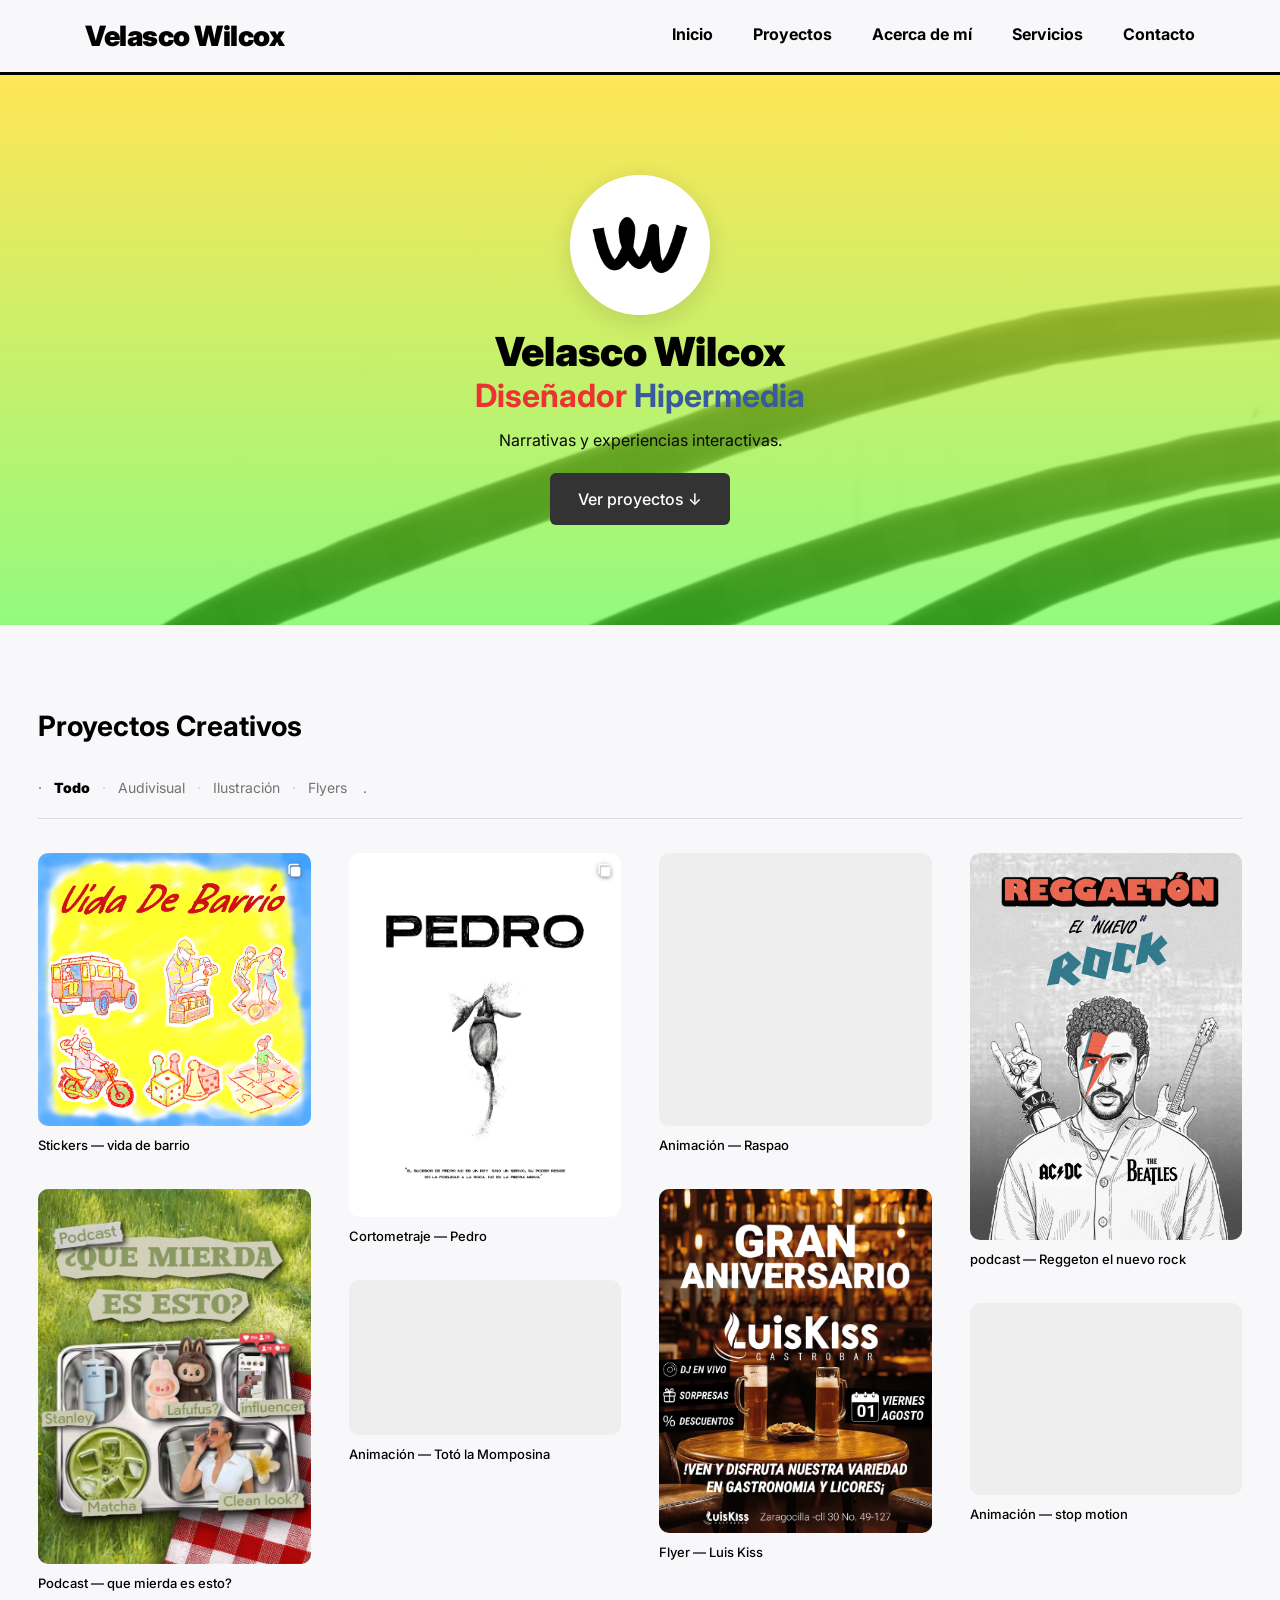
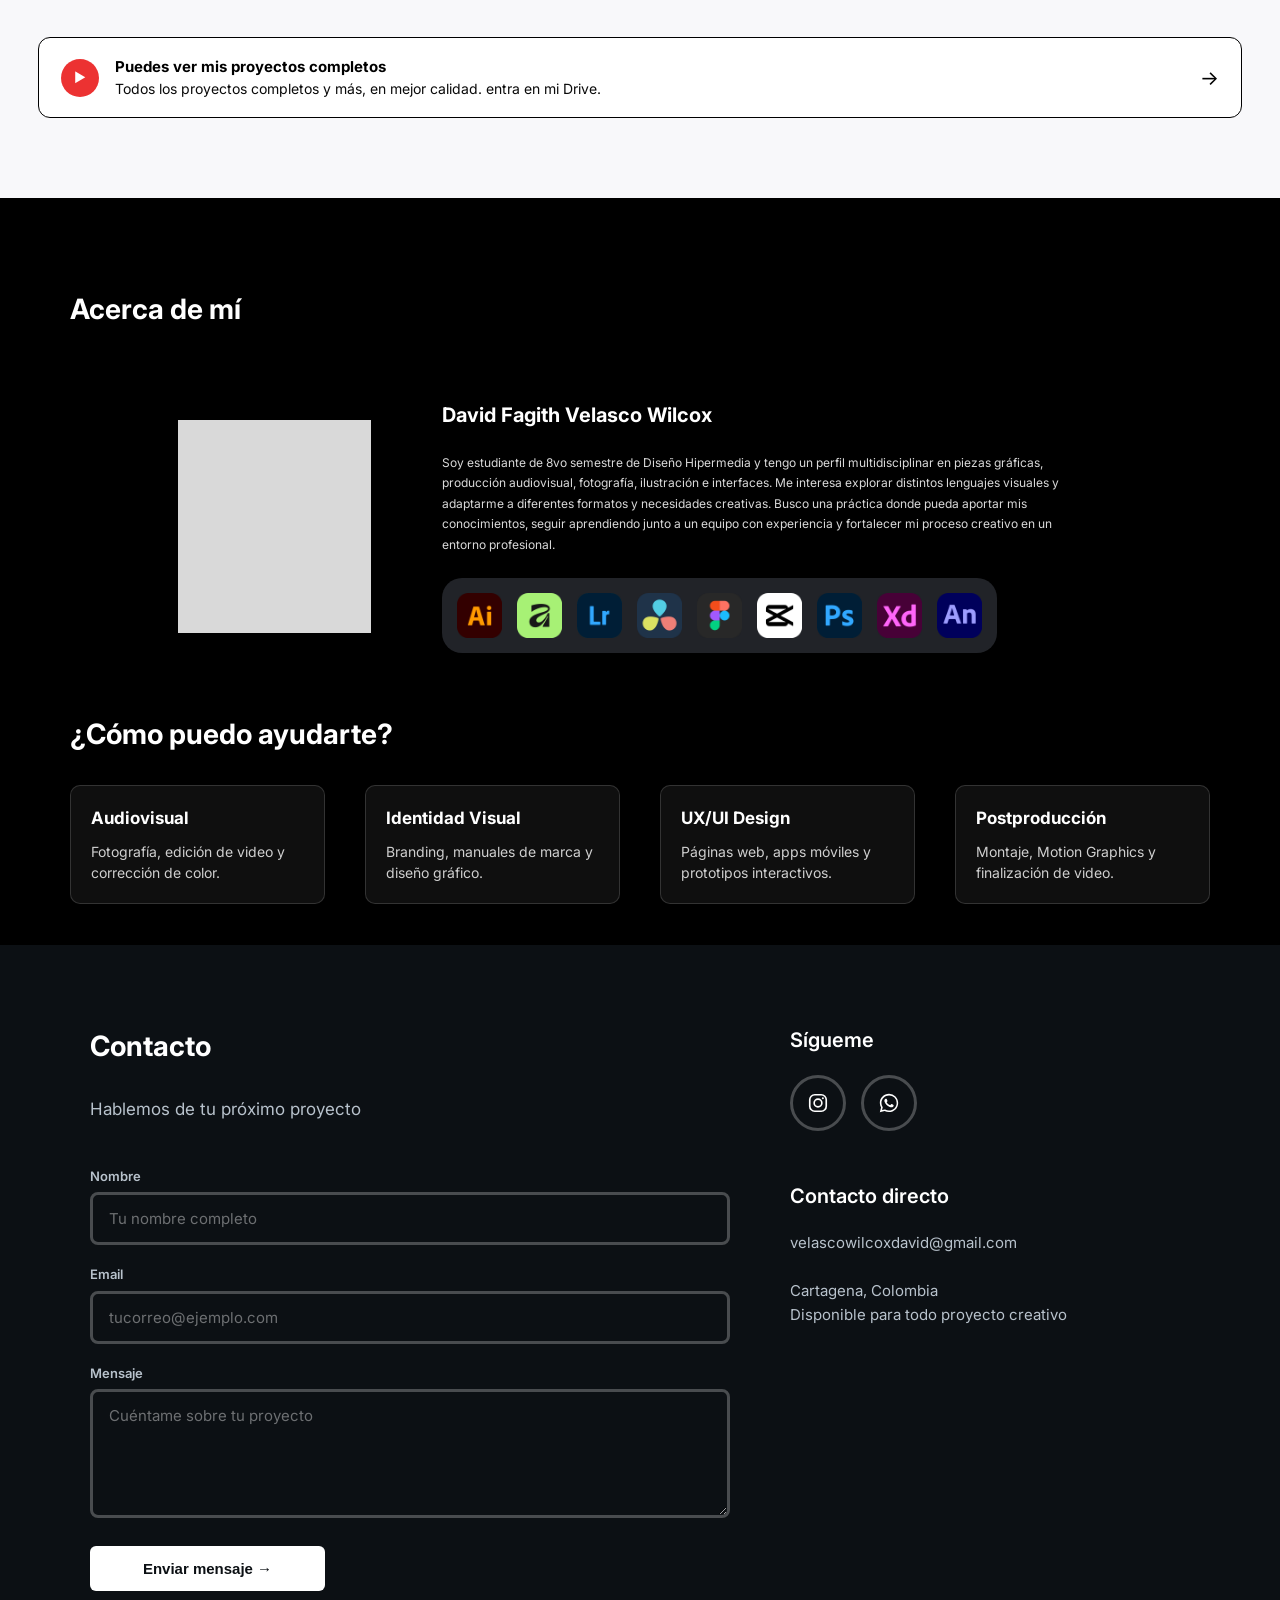
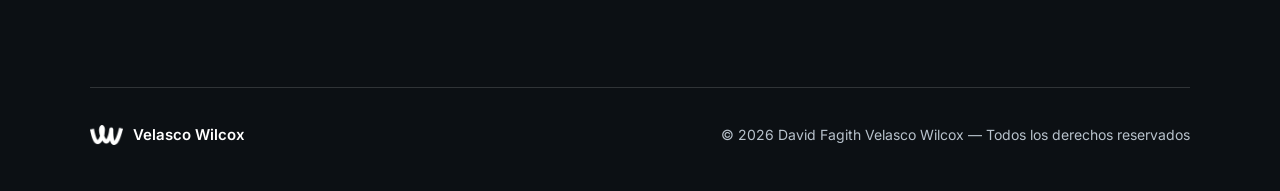
==== commit d0bec5ac: "Replace Google Tag with Google Tag Manager" ====
--- a/index.html
+++ b/index.html
@@ -18,16 +18,21 @@
     })();
   </script>
 
-  <!-- Google tag (gtag.js) -->
-  <script async src="https://www.googletagmanager.com/gtag/js?id=G-W8XEVS3ZLW"></script>
-  <script>
-    window.dataLayer = window.dataLayer || [];
-    function gtag(){dataLayer.push(arguments);}
-    gtag('js', new Date());
-    gtag('config', 'G-W8XEVS3ZLW');
-  </script>
+  
 </head>
+  <!-- Google Tag Manager -->
+<script>(function(w,d,s,l,i){w[l]=w[l]||[];w[l].push({'gtm.start':
+new Date().getTime(),event:'gtm.js'});var f=d.getElementsByTagName(s)[0],
+j=d.createElement(s),dl=l!='dataLayer'?'&l='+l:'';j.async=true;j.src=
+'https://www.googletagmanager.com/gtm.js?id='+i+dl;f.parentNode.insertBefore(j,f);
+})(window,document,'script','dataLayer','GTM-M67WZMDH');</script>
+<!-- End Google Tag Manager -->
+  
 <body>
+  <!-- Google Tag Manager (noscript) -->
+<noscript><iframe src="https://www.googletagmanager.com/ns.html?id=GTM-M67WZMDH"
+height="0" width="0" style="display:none;visibility:hidden"></iframe></noscript>
+<!-- End Google Tag Manager (noscript) -->
 
   <!-- 01 - Header / Nav -->
   <header class="nav" id="top">
